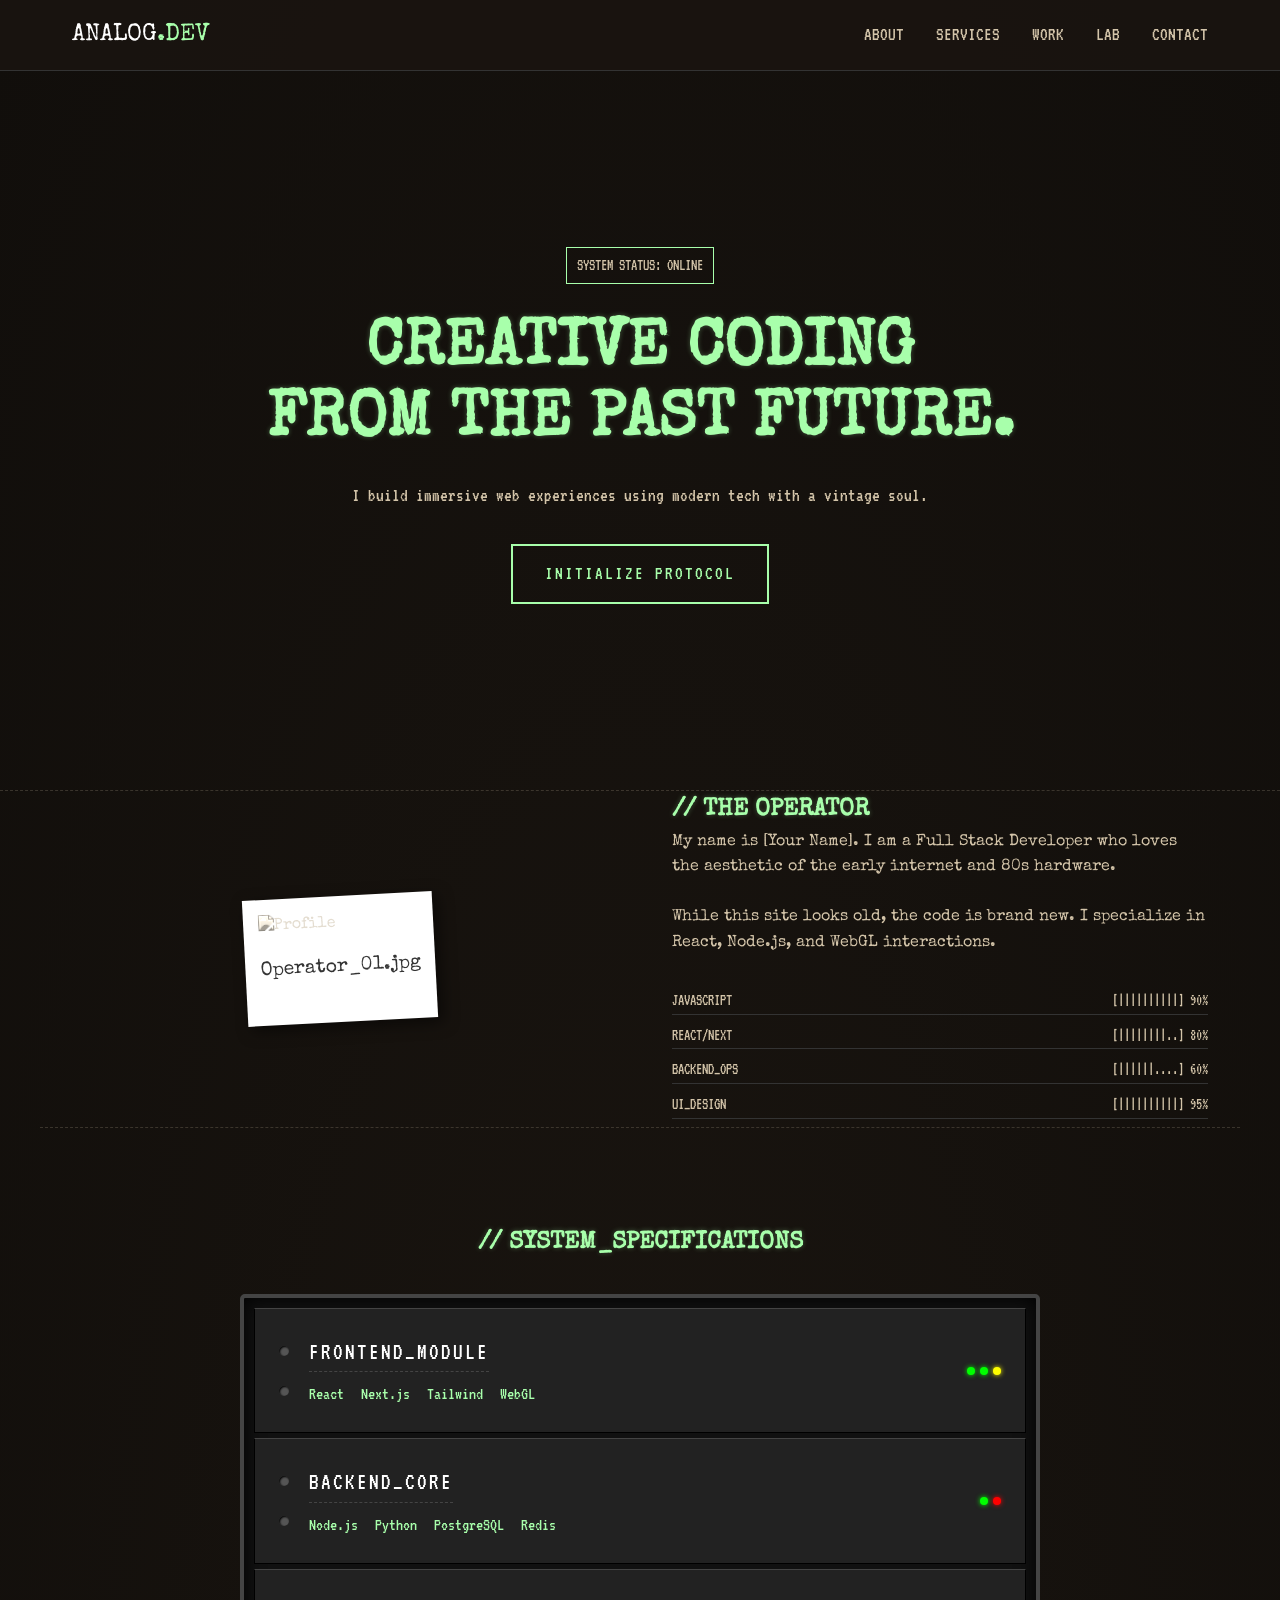
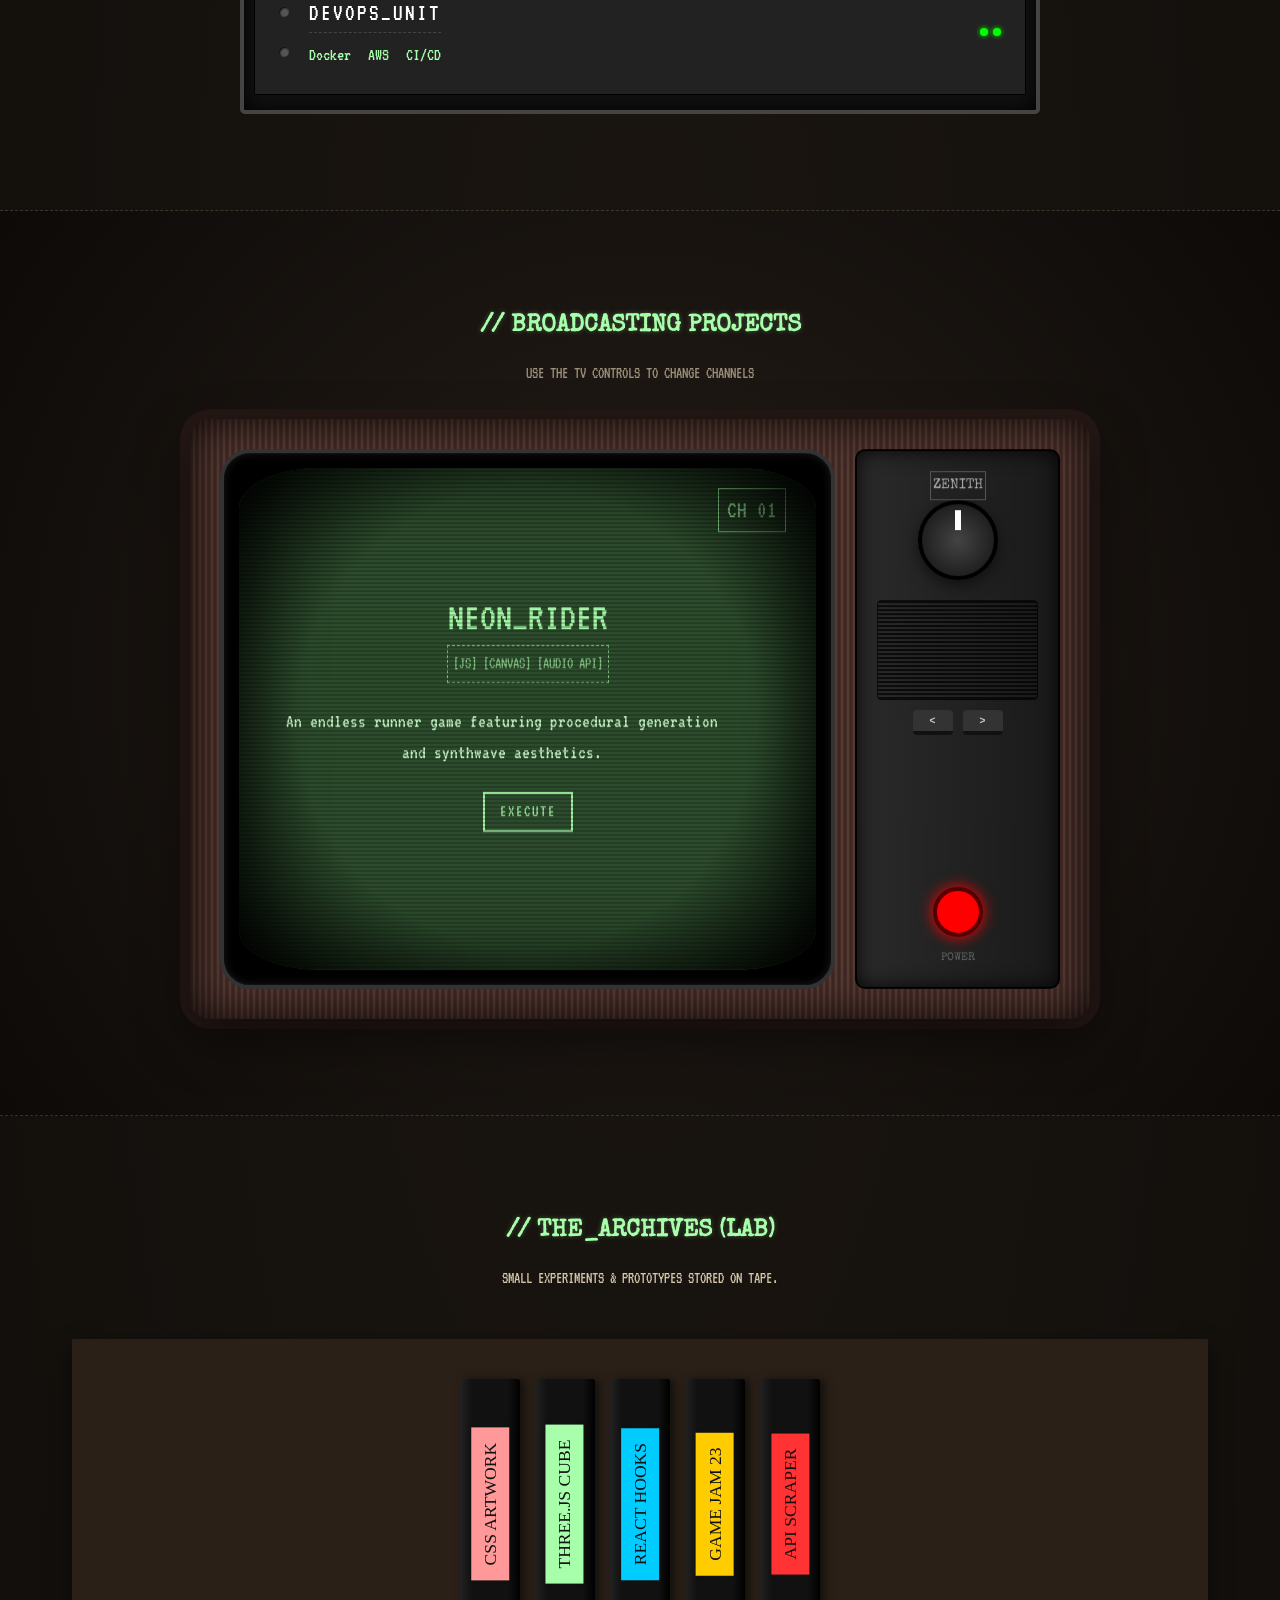
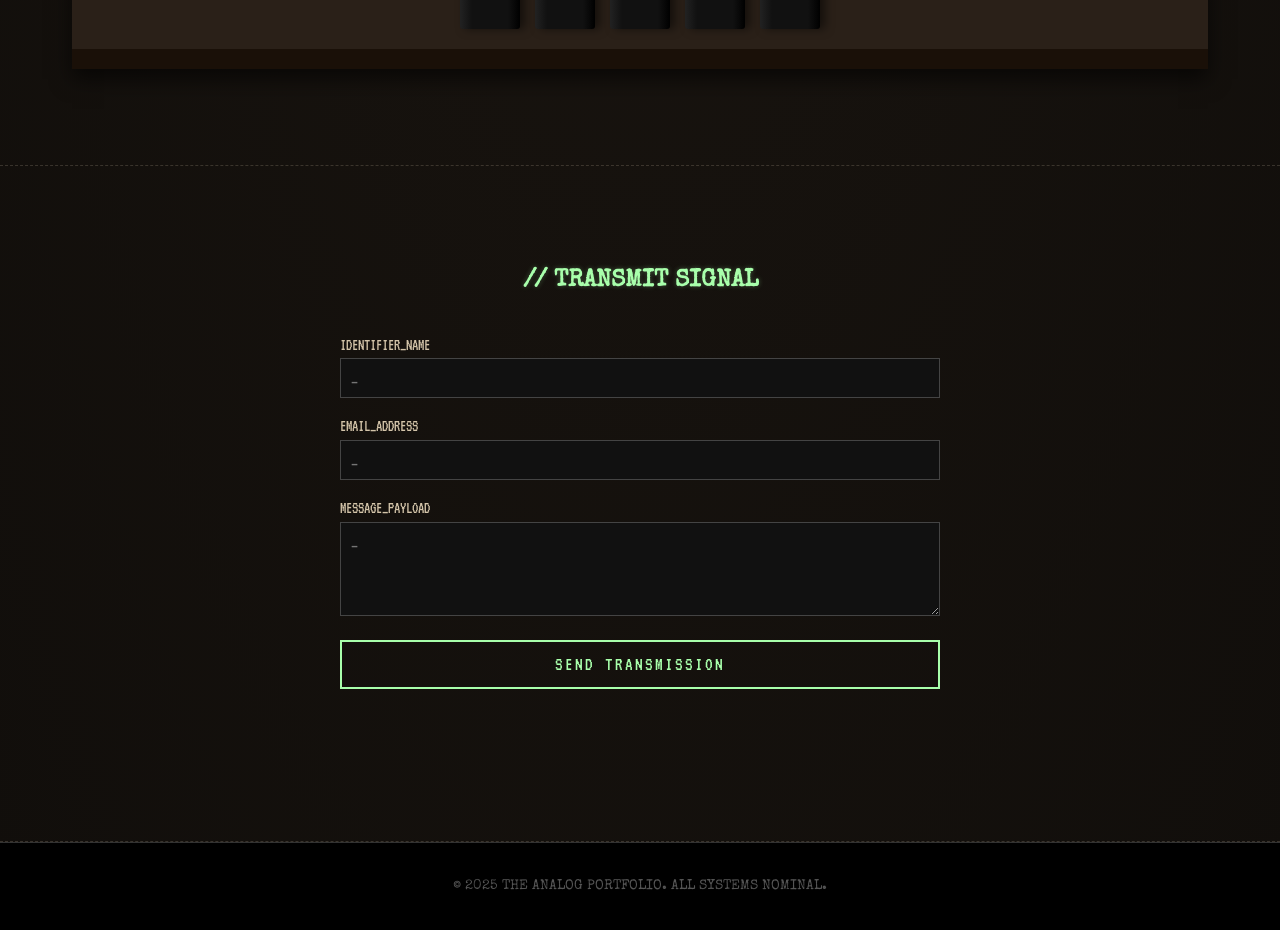
==== index.html @ 425cf277 "add files" ====
<!DOCTYPE html>
<html lang="en">
<head>
    <meta charset="UTF-8">
    <meta name="viewport" content="width=device-width, initial-scale=1.0">
    <title>Portfolio | The Analog Broadcast</title>
    
    <link rel="preconnect" href="https://fonts.googleapis.com">
    <link rel="preconnect" href="https://fonts.gstatic.com" crossorigin>
    <link href="https://fonts.googleapis.com/css2?family=Permanent+Marker&family=Special+Elite&family=VT323&display=swap" rel="stylesheet">
    <link rel="stylesheet" href="https://cdnjs.cloudflare.com/ajax/libs/font-awesome/6.4.0/css/all.min.css">

    <link rel="stylesheet" href="assets/css/styles.css">
</head>
<body>

    <nav>
        <div class="container nav-inner">
            <div class="logo">ANALOG<span>.DEV</span></div>
            <div class="nav-links">
                <a href="#about">About</a>
                <a href="#services">Services</a>
                <a href="#projects">Work</a>
                <a href="#playground">Lab</a>
                <a href="#contact">Contact</a>
            </div>
        </div>
    </nav>

    <section class="hero">
        <div class="container">
            <div class="status-badge">SYSTEM STATUS: ONLINE</div>
            <h1>CREATIVE CODING <br> FROM THE PAST FUTURE.</h1>
            <p>I build immersive web experiences using modern tech with a vintage soul.</p>
            <a href="#projects" class="btn">INITIALIZE PROTOCOL</a>
        </div>
    </section>

    <section id="about" class="container">
        <div class="about-grid">
            <div class="polaroid">
                <img src="https://images.unsplash.com/photo-1544717297-fa95b6ee9643?q=80&w=1000&auto=format&fit=crop" alt="Profile">
                <div class="polaroid-caption">Operator_01.jpg</div>
            </div>
            <div>
                <h2>// THE OPERATOR</h2>
                <p style="margin-bottom: 1.5rem;">
                    My name is [Your Name]. I am a Full Stack Developer who loves the aesthetic of the early internet and 80s hardware.
                </p>
                <p style="margin-bottom: 2rem;">
                    While this site looks old, the code is brand new. I specialize in React, Node.js, and WebGL interactions.
                </p>
                
                <div class="skills-container">
                    <div class="skill-bar"><span>JAVASCRIPT</span><span>[||||||||||] 90%</span></div>
                    <div class="skill-bar"><span>REACT/NEXT</span><span>[||||||||..] 80%</span></div>
                    <div class="skill-bar"><span>BACKEND_OPS</span><span>[||||||....] 60%</span></div>
                    <div class="skill-bar"><span>UI_DESIGN</span><span>[||||||||||] 95%</span></div>
                </div>
            </div>
        </div>
    </section>

    <section id="services">
        <div class="container">
            <h2 style="text-align: center; margin-bottom: 2rem;">// SYSTEM_SPECIFICATIONS</h2>
            <div class="rack-container">
                <div class="rack-unit">
                    <div class="rack-bolts"><div class="bolt"></div><div class="bolt"></div></div>
                    <div class="rack-content">
                        <div class="rack-title">FRONTEND_MODULE</div>
                        <div class="rack-details"><span>React</span> <span>Next.js</span> <span>Tailwind</span> <span>WebGL</span></div>
                    </div>
                    <div class="rack-status"><div class="led green"></div><div class="led green"></div><div class="led yellow"></div></div>
                </div>
                <div class="rack-unit">
                    <div class="rack-bolts"><div class="bolt"></div><div class="bolt"></div></div>
                    <div class="rack-content">
                        <div class="rack-title">BACKEND_CORE</div>
                        <div class="rack-details"><span>Node.js</span> <span>Python</span> <span>PostgreSQL</span> <span>Redis</span></div>
                    </div>
                    <div class="rack-status"><div class="led green"></div><div class="led red"></div></div>
                </div>
                <div class="rack-unit">
                    <div class="rack-bolts"><div class="bolt"></div><div class="bolt"></div></div>
                    <div class="rack-content">
                        <div class="rack-title">DEVOPS_UNIT</div>
                        <div class="rack-details"><span>Docker</span> <span>AWS</span> <span>CI/CD</span></div>
                    </div>
                    <div class="rack-status"><div class="led green"></div><div class="led green"></div></div>
                </div>
            </div>
        </div>
    </section>

    <section id="projects">
        <div class="container" style="text-align: center;">
            <h2 style="margin-bottom: 1rem;">// BROADCASTING PROJECTS</h2>
            <p style="margin-bottom: 2rem; opacity: 0.7; font-family: var(--font-tech);">USE THE TV CONTROLS TO CHANGE CHANNELS</p>
            <div class="tv-wrapper">
                <div class="tv-set">
                    <div class="screen-bezel">
                        <div class="crt-screen crt-on" id="screen">
                            <div class="crt-overlay"></div>
                            <div class="static-noise" id="static"></div>
                            <div class="channel-indicator" id="channel-num">CH 01</div>
                            <div class="screen-content" id="content-area"></div>
                        </div>
                    </div>
                    <div class="controls-panel">
                        <div style="font-family:'Special Elite'; font-size:0.9rem; color:#aaa; border:1px solid #555; padding:2px;">ZENITH</div>
                        <div class="knob-container">
                            <div class="knob" id="channel-knob"></div>
                        </div>
                        <div class="speaker"></div>
                        <div class="button-group">
                            <button class="rect-btn" id="prev-channel"> < </button>
                            <button class="rect-btn" id="next-channel"> > </button>
                        </div>
                        <div style="text-align: center; margin-top: auto;">
                            <button class="power-btn on" id="power-btn"></button>
                            <div style="font-family:'Special Elite'; font-size:0.7rem; color:#666; margin-top:5px;">POWER</div>
                        </div>
                    </div>
                </div>
            </div>
        </div>
    </section>

<section id="playground" style="overflow: visible;">
    <div class="container" style="text-align: center;">
        <h2 style="margin-bottom: 1rem;">// THE_ARCHIVES (LAB)</h2>
        <p style="margin-bottom: 3rem; font-family: var(--font-tech);">SMALL EXPERIMENTS & PROTOTYPES STORED ON TAPE.</p>

        <div class="shelf-container" id="vhs-shelf"></div>
    </div>
</section>

<section id="contact" class="contact-section">
    <div class="container">
        <h2>// TRANSMIT SIGNAL</h2>
        <form class="contact-form" id="contact-form">
            <div class="form-group">
                <label>IDENTIFIER_NAME</label>
                <input type="text" name="from_name" class="form-input" placeholder="_" required>
            </div>
            <div class="form-group">
                <label>EMAIL_ADDRESS</label>
                <input type="email" name="reply_to" class="form-input" placeholder="_" required>
            </div>
            <div class="form-group">
                <label>MESSAGE_PAYLOAD</label>
                <textarea name="message" class="form-input" rows="4" placeholder="_" required></textarea>
            </div>
            <button type="submit" class="btn" id="send-btn" style="width: 100%;">SEND TRANSMISSION</button>
        </form>
        
        <div id="form-status" style="margin-top: 20px; font-family: var(--font-tech); min-height: 1.5rem;"></div>
    </div>
</section>
    <footer>
        <p>&copy; 2025 THE ANALOG PORTFOLIO. ALL SYSTEMS NOMINAL.</p>
    </footer>
    <script type="text/javascript" src="https://cdn.jsdelivr.net/npm/@emailjs/browser@3/dist/email.min.js"></script>

    
    <script src="assets/js/config.js"></script>
    <script src="assets/js/data.js"></script>
    <script src="assets/js/main.js"></script>
</body>
</html>
---- assets/css/styles.css ----
/* --- 1. VARIABLES & RESET --- */
:root {
    --bg-wall: #1a1510;
    --paper-bg: #2a2018;
    --text-main: #d3c4a9; /* Aged Paper Color */
    --accent-glow: #a8ffab; /* Phosphor Green */
    --accent-dim: #2f4f2f;
    --alert-red: #ff3333;
    
    --wood-dark: #3e2723;
    --wood-light: #5d4037;
    
    --font-tech: 'VT323', monospace;
    --font-paper: 'Special Elite', cursive;
    --font-marker: 'Permanent Marker', cursive;
}

* { margin: 0; padding: 0; box-sizing: border-box; }

html { scroll-behavior: smooth; }

body {
    background-color: var(--bg-wall);
    background-image: repeating-radial-gradient(#1a1510 0%, #110e0b 100%);
    color: var(--text-main);
    font-family: var(--font-paper);
    overflow-x: hidden;
    line-height: 1.6;
}

a { text-decoration: none; color: inherit; transition: 0.3s; }

/* --- 2. LAYOUT UTILITIES --- */
.container {
    max-width: 1200px;
    margin: 0 auto;
    padding: 0 2rem;
}

section {
    padding: 6rem 0;
    border-bottom: 1px dashed rgba(211, 196, 169, 0.2);
}

h1, h2, h3 { color: var(--accent-glow); text-shadow: 0 0 5px rgba(168, 255, 171, 0.3); }

.btn {
    display: inline-block;
    padding: 0.8rem 2rem;
    background: transparent;
    border: 2px solid var(--accent-glow);
    color: var(--accent-glow);
    font-family: var(--font-tech);
    font-size: 1.2rem;
    text-transform: uppercase;
    cursor: pointer;
    letter-spacing: 2px;
    position: relative;
    overflow: hidden;
}

.btn::after {
    content: '';
    position: absolute;
    top: 0; left: 0; width: 100%; height: 100%;
    background-image: repeating-radial-gradient(#000 0 0.0001%, #fff 0 0.0002%);
    background-size: 200% 200%;
    opacity: 0;
    pointer-events: none;
    animation: noise 0.2s infinite;
}

.btn:hover {
    background: var(--accent-glow);
    color: #000;
    box-shadow: 0 0 15px var(--accent-glow);
}

.btn:hover::after {
    opacity: 0.2;
}

/* --- 3. NAVIGATION --- */
nav {
    position: sticky;
    top: 0;
    background: rgba(26, 21, 16, 0.95);
    border-bottom: 1px solid #333;
    z-index: 1000;
    padding: 1rem 0;
}

.nav-inner {
    display: flex;
    justify-content: space-between;
    align-items: center;
}

.logo { font-size: 1.5rem; color: #fff; }
.logo span { color: var(--accent-glow); }

.nav-links { display: flex; gap: 2rem; }
.nav-links a { font-family: var(--font-tech); font-size: 1.2rem; text-transform: uppercase; }
.nav-links a:hover { color: var(--accent-glow); }

/* --- 4. HERO SECTION --- */
.hero {
    min-height: 80vh;
    display: flex;
    align-items: center;
    justify-content: center;
    text-align: center;
    position: relative;
}

.hero h1 { font-size: 4rem; line-height: 1.1; margin-bottom: 1.5rem; }
.hero p { font-size: 1.2rem; max-width: 600px; margin: 0 auto 2rem auto; font-family: var(--font-tech); }

.status-badge {
    border: 1px solid var(--accent-glow);
    padding: 5px 10px;
    font-family: var(--font-tech);
    font-size: 1rem;
    margin-bottom: 2rem;
    display: inline-block;
    animation: pulse 2s infinite;
}
@keyframes pulse { 0% { opacity: 1; } 50% { opacity: 0.5; } 100% { opacity: 1; } }

/* --- 5. ABOUT SECTION --- */
.about-grid {
    display: grid;
    grid-template-columns: 1fr 1fr;
    gap: 4rem;
    align-items: center;
}

.polaroid {
    background: #fff;
    padding: 15px 15px 40px 15px;
    transform: rotate(-3deg);
    box-shadow: 5px 5px 15px rgba(0,0,0,0.5);
    max-width: 400px;
    margin: 0 auto;
}
.polaroid img { width: 100%; filter: grayscale(100%) sepia(20%) contrast(1.2); }
.polaroid-caption {
    color: #333;
    font-family: 'Special Elite', cursive;
    text-align: center;
    margin-top: 15px;
    font-size: 1.2rem;
}

.skill-bar {
    display: flex;
    justify-content: space-between;
    font-family: var(--font-tech);
    margin-bottom: 0.5rem;
    border-bottom: 1px solid #333;
}

/* --- 6. SERVICES (SERVER RACK STACK) --- */
.rack-container {
    background: #111;
    border: 4px solid #444;
    border-radius: 5px;
    padding: 10px;
    box-shadow: inset 0 0 20px #000;
    max-width: 800px;
    margin: 0 auto;
}

.rack-unit {
    background: #222;
    border: 1px solid #000;
    border-top: 1px solid #444;
    margin-bottom: 5px;
    padding: 1.5rem;
    display: flex;
    align-items: center;
    justify-content: space-between;
    position: relative;
    font-family: var(--font-tech);
    transition: 0.3s;
}

.rack-unit:hover {
    background: #2a2a2a;
    box-shadow: 0 0 10px rgba(168, 255, 171, 0.1);
}

.rack-bolts {
    display: flex; flex-direction: column; gap: 30px; margin-right: 20px;
}
.bolt { width: 10px; height: 10px; background: #555; border-radius: 50%; box-shadow: inset 1px 1px 2px #000; }

.rack-content { flex-grow: 1; }

.rack-title {
    color: #fff;
    font-size: 1.5rem;
    text-transform: uppercase;
    letter-spacing: 2px;
    margin-bottom: 0.5rem;
    border-bottom: 1px dashed #444;
    display: inline-block;
}

.rack-details { color: #888; font-size: 1.1rem; }
.rack-details span { color: var(--accent-glow); margin-right: 10px; }

.rack-status {
    display: flex; gap: 5px; margin-left: 20px;
}
.led {
    width: 8px; height: 8px; border-radius: 50%;
    background: #333;
    box-shadow: inset 1px 1px 2px #000;
}
.led.green { background: #0f0; box-shadow: 0 0 5px #0f0; animation: blink 3s infinite; }
.led.red { background: #f00; box-shadow: 0 0 5px #f00; animation: blink 4s infinite; }
.led.yellow { background: #ff0; box-shadow: 0 0 5px #ff0; animation: blink 1s infinite; }

@keyframes blink { 0%, 100% { opacity: 1; } 50% { opacity: 0.3; } }

/* --- 7. PROJECTS (THE TV SET) --- */
#projects {
    background: radial-gradient(circle at center, #251e18 0%, #0d0a08 100%);
    perspective: 1000px;
    overflow: hidden;
}

.tv-wrapper {
    display: flex;
    justify-content: center;
    margin-top: 2rem;
}

.tv-set {
    position: relative;
    width: 900px;
    max-width: 100%;
    height: 600px;
    background: repeating-linear-gradient(90deg, var(--wood-dark) 0px, var(--wood-dark) 2px, var(--wood-light) 4px, var(--wood-dark) 6px);
    border-radius: 20px;
    box-shadow: 
        inset 0 0 40px rgba(0,0,0,0.8),
        0 20px 50px rgba(0,0,0,0.5),
        0 0 0 10px #251815;
    padding: 30px;
    display: grid;
    grid-template-columns: 3fr 1fr;
    gap: 20px;
    transform: rotateX(2deg);
}

.screen-bezel {
    background: #000;
    border-radius: 30px;
    padding: 15px;
    box-shadow: inset 0 0 10px rgba(255,255,255,0.1);
    position: relative;
    overflow: hidden;
    border: 4px solid #333;
}

.crt-screen {
    width: 100%; height: 100%;
    background-color: var(--accent-dim);
    border-radius: 80px / 40px;
    position: relative;
    overflow: hidden;
    box-shadow: inset 0 0 80px rgba(0,0,0,0.7);
    display: flex; flex-direction: column; justify-content: center; align-items: center; text-align: center;
    padding: 2rem;
    color: var(--accent-glow);
    font-family: var(--font-tech);
}

.crt-overlay {
    position: absolute; top: 0; left: 0; width: 100%; height: 100%;
    pointer-events: none; z-index: 20;
    background: linear-gradient(rgba(18, 16, 16, 0) 50%, rgba(0, 0, 0, 0.25) 50%), radial-gradient(circle at center, transparent 60%, black 100%);
    background-size: 100% 4px, 100% 100%;
    animation: flicker 0.15s infinite;
}

.controls-panel {
    background: linear-gradient(to right, #2a2a2a, #1a1a1a);
    border-radius: 10px; border: 2px solid #000;
    padding: 20px;
    display: flex; flex-direction: column; align-items: center; justify-content: space-between;
    box-shadow: inset 0 0 20px rgba(0,0,0,0.8);
}

.knob-container { position: relative; width: 80px; height: 80px; margin-bottom: 20px; }
.knob {
    width: 100%; height: 100%; background: radial-gradient(#444, #111);
    border-radius: 50%; border: 4px solid #000;
    box-shadow: 0 5px 15px rgba(0,0,0,0.5); cursor: pointer;
    transition: transform 0.3s;
}
.knob::after { content: ''; position: absolute; top: 10px; left: 50%; width: 6px; height: 20px; background: #fff; transform: translateX(-50%); }

.speaker { width: 100%; height: 100px; background: repeating-linear-gradient(black, black 2px, transparent 2px, transparent 4px); border: 1px solid #000; border-radius: 4px; opacity: 0.7;}

.button-group { display: flex; gap: 10px; width: 100%; justify-content: center; margin-top: 10px; }
.rect-btn {
    width: 40px; height: 25px; background: #333; border: none; border-bottom: 4px solid #111;
    border-radius: 4px; cursor: pointer; color: #ccc; font-weight: bold; font-size: 10px;
}
.rect-btn:active { border-bottom: 0px; transform: translateY(4px); }

.power-btn {
    width: 50px; height: 50px; background: #a00; border-radius: 50%; border: 4px solid #500;
    box-shadow: inset 2px 2px 5px rgba(255,255,255,0.3); cursor: pointer;
}
.power-btn.on { background: #f00; box-shadow: 0 0 15px #f00; }

.tv-project-title { font-size: 2.5rem; text-transform: uppercase; margin-bottom: 0.5rem; line-height: 1; }
.tv-project-desc { font-size: 1.2rem; margin-bottom: 1.5rem; max-width: 90%; color: #ccffcc; }
.tv-tech-stack { font-size: 1rem; color: #88cc88; margin-bottom: 1.5rem; border: 1px dashed #88cc88; padding: 5px; display: inline-block;}
.channel-indicator { position: absolute; top: 20px; right: 30px; font-size: 1.5rem; border: 1px solid var(--accent-glow); padding: 2px 8px; }

@keyframes flicker { 0% { opacity: 0.9; } 5% { opacity: 0.8; } 100% { opacity: 0.9; } }

/* --- 8. STATIC NOISE --- */
.static-noise {
    position: absolute; top:0; left:0; width:100%; height:100%;
    background-image: repeating-radial-gradient(#000 0 0.0001%, #fff 0 0.0002%);
    background-size: 200% 200%;
    animation: noise 0.2s infinite; 
    opacity: 0; 
    pointer-events: none; 
    z-index: 15;
    --x: 50%;
    --y: 50%;
    -webkit-mask-image: radial-gradient(circle at var(--x) var(--y), rgba(0,0,0,1) 0%, rgba(0,0,0,0) 150px);
    mask-image: radial-gradient(circle at var(--x) var(--y), black 0%, transparent 150px);
    transition: opacity 0.1s;
}

.crt-screen:hover .static-noise { opacity: 0.3; }
.static-noise.full-static { -webkit-mask-image: none; mask-image: none; opacity: 0.8 !important; }

@keyframes noise { 0% { background-position: 0 0; } 100% { background-position: 100% 100%; } }

.crt-off { background: #000; animation: turnOff 0.6s forwards; }
.crt-on { animation: turnOn 1.5s forwards; }

@keyframes turnOff {
    0% { transform: scale(1, 1); filter: brightness(1); background: #fff; }
    50% { transform: scale(1, 0.005); filter: brightness(5); background: #fff; }
    100% { transform: scale(0, 0); background: #000; }
}
@keyframes turnOn {
    0% { transform: scale(0,0); filter: brightness(5); background: #fff; }
    60% { transform: scale(1, 0.005); filter: brightness(2); background: #fff; }
    100% { transform: scale(1, 1); background: var(--accent-dim); }
}

/* --- 9. PLAYGROUND (VHS SHELF) --- */
.shelf-container {
    display: flex;
    justify-content: center;
    gap: 15px;
    padding: 40px 20px 20px;
    background: #2a2018; 
    border-bottom: 20px solid #1a1008;
    box-shadow: 0 10px 20px rgba(0,0,0,0.6);
    flex-wrap: wrap;
    position: relative;
}

.vhs-tape {
    width: 60px;
    height: 250px;
    background: #111;
    border-radius: 3px;
    position: relative;
    cursor: pointer;
    transition: transform 0.3s, margin 0.3s;
    box-shadow: 5px 0 10px rgba(0,0,0,0.5);
    background-image: linear-gradient(90deg, #222 0%, #111 20%, #111 80%, #000 100%);
    display: flex;
    align-items: center;
    justify-content: center;
    z-index: 1;
}

.vhs-label {
    background: #eee;
    color: #111;
    padding: 5px 15px;
    font-family: var(--font-marker);
    transform: rotate(-90deg);
    white-space: nowrap;
    width: 200px;
    text-align: center;
    box-shadow: 0 0 5px rgba(0,0,0,0.2);
    font-size: 1.1rem;
}

.vhs-tape:hover {
    transform: translateY(-40px) scale(1.05);
    z-index: 10;
    margin: 0 20px;
}

.vhs-info {
    position: absolute;
    bottom: -160px;
    left: 50%;
    transform: translateX(-50%);
    width: 220px;
    background: #fff;
    color: #111;
    padding: 15px;
    border-radius: 5px;
    box-shadow: 0 5px 15px rgba(0,0,0,0.5);
    opacity: 0;
    pointer-events: none;
    transition: 0.3s;
    text-align: center;
    font-family: var(--font-paper);
    z-index: 20;
}

.vhs-tape:hover .vhs-info {
    opacity: 1;
    bottom: -140px;
    pointer-events: auto;
}

.vhs-links { display: flex; gap: 5px; justify-content: center; }
.vhs-btn {
    font-size: 0.8rem; padding: 3px 8px; border: 1px solid #333;
    text-decoration: none; text-transform: uppercase; font-weight: bold;
    transition: 0.2s;
}
.vhs-btn:hover { background: #000; color: #fff; }

/* --- 10. CONTACT --- */
.contact-section { text-align: center; }
.contact-form {
    max-width: 600px; margin: 2rem auto; text-align: left;
    font-family: var(--font-tech);
}
.form-group { margin-bottom: 1rem; }
.form-input {
    width: 100%; padding: 10px; background: #111; border: 1px solid #444; color: var(--accent-glow);
    font-family: var(--font-tech); font-size: 1.1rem;
}

footer {
    text-align: center; padding: 2rem; background: #000; color: #555; font-size: 0.9rem;
    border-top: 1px solid #333;
}

/* Responsive */
@media (max-width: 800px) {
    .tv-set { grid-template-columns: 1fr; height: auto; padding: 15px; }
    .controls-panel { flex-direction: row; height: auto; margin-top: 1rem; }
    .speaker { display: none; }
    .about-grid { grid-template-columns: 1fr; }
    .hero h1 { font-size: 2.5rem; }
    .knob-container { width: 50px; height: 50px; }
}
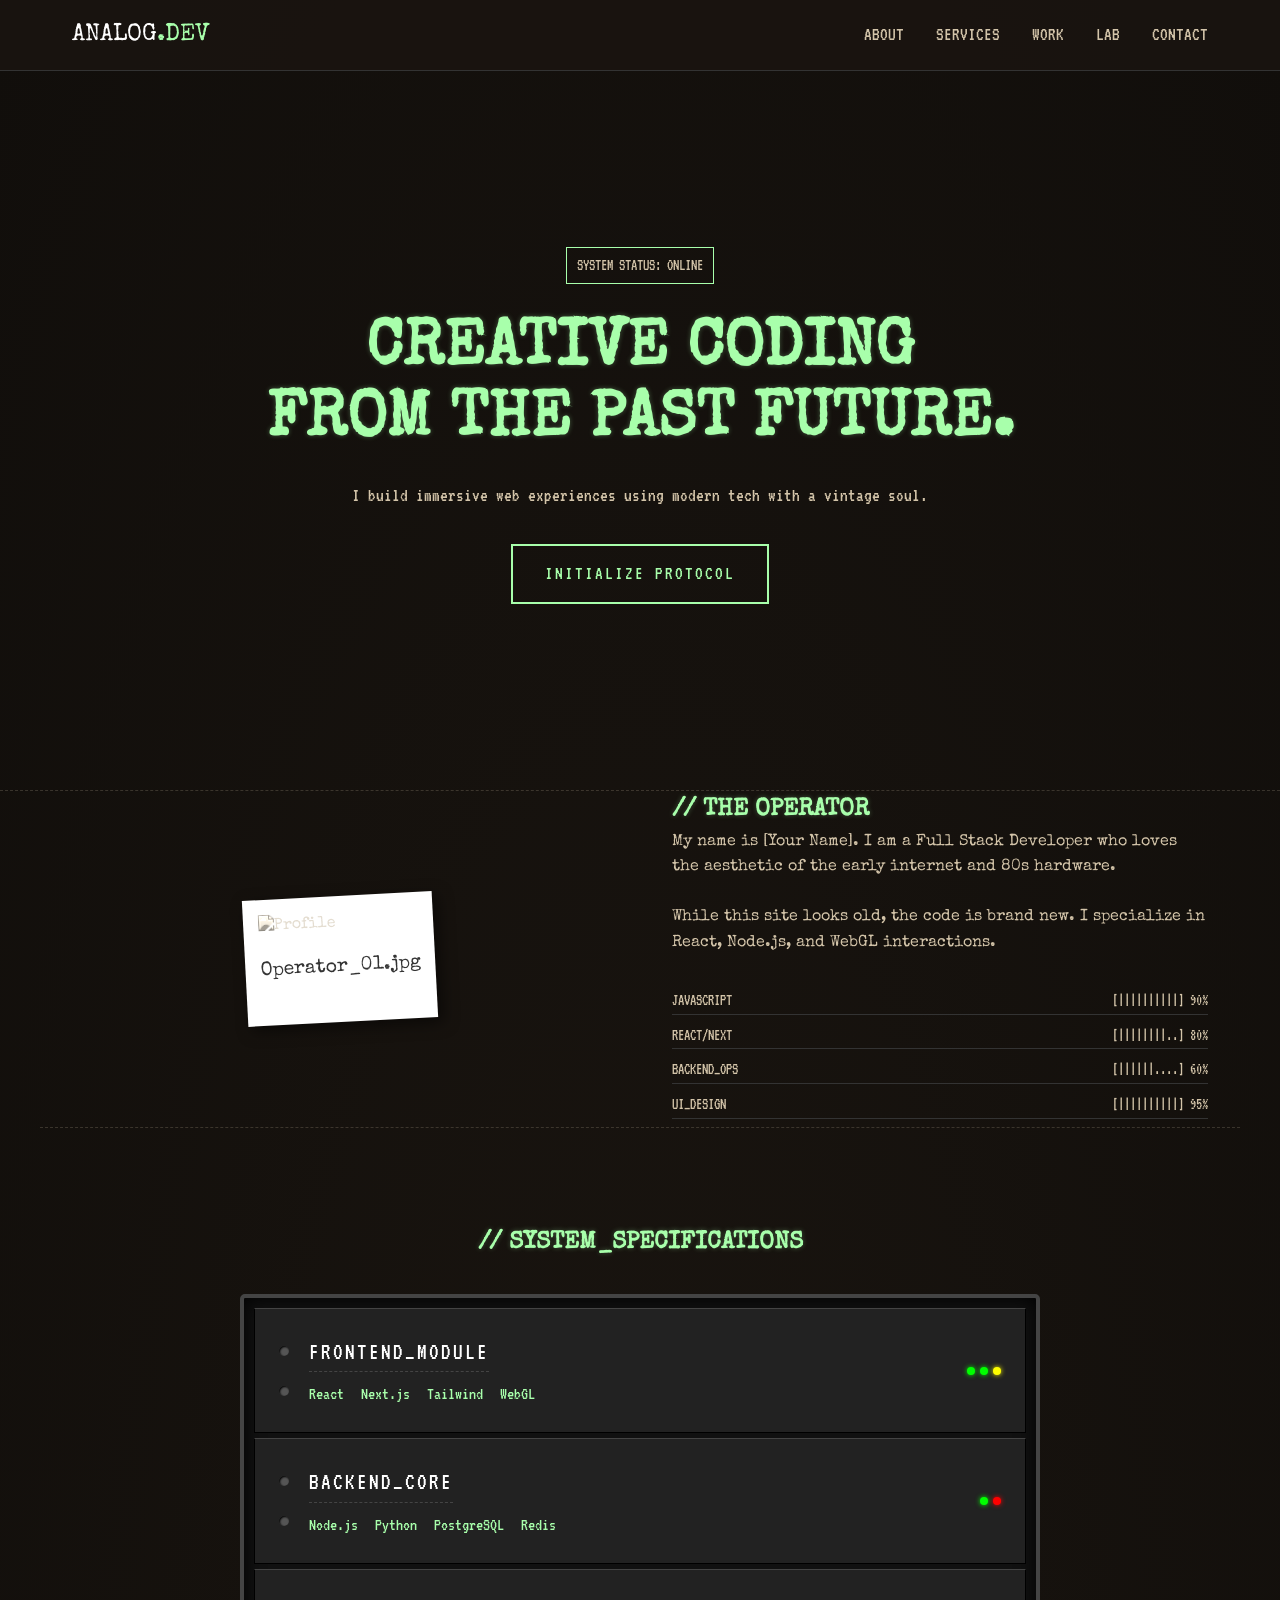
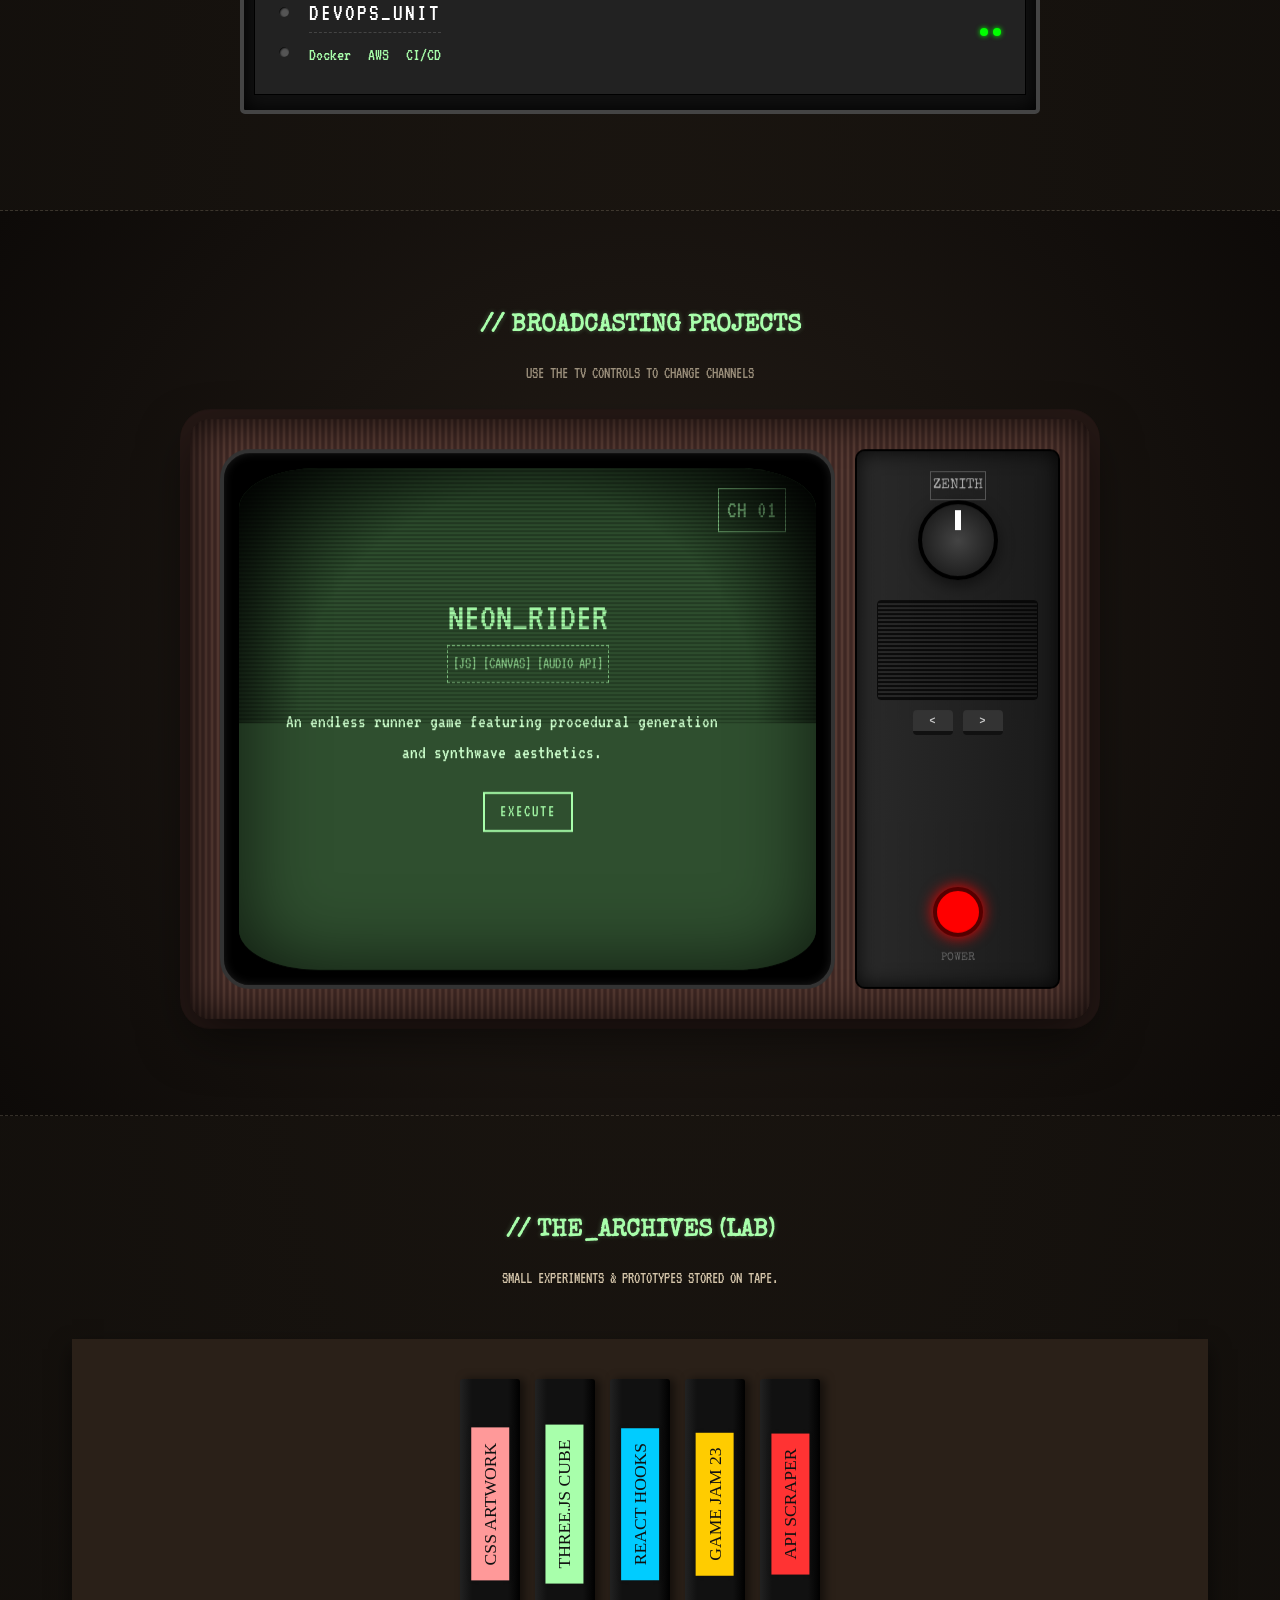
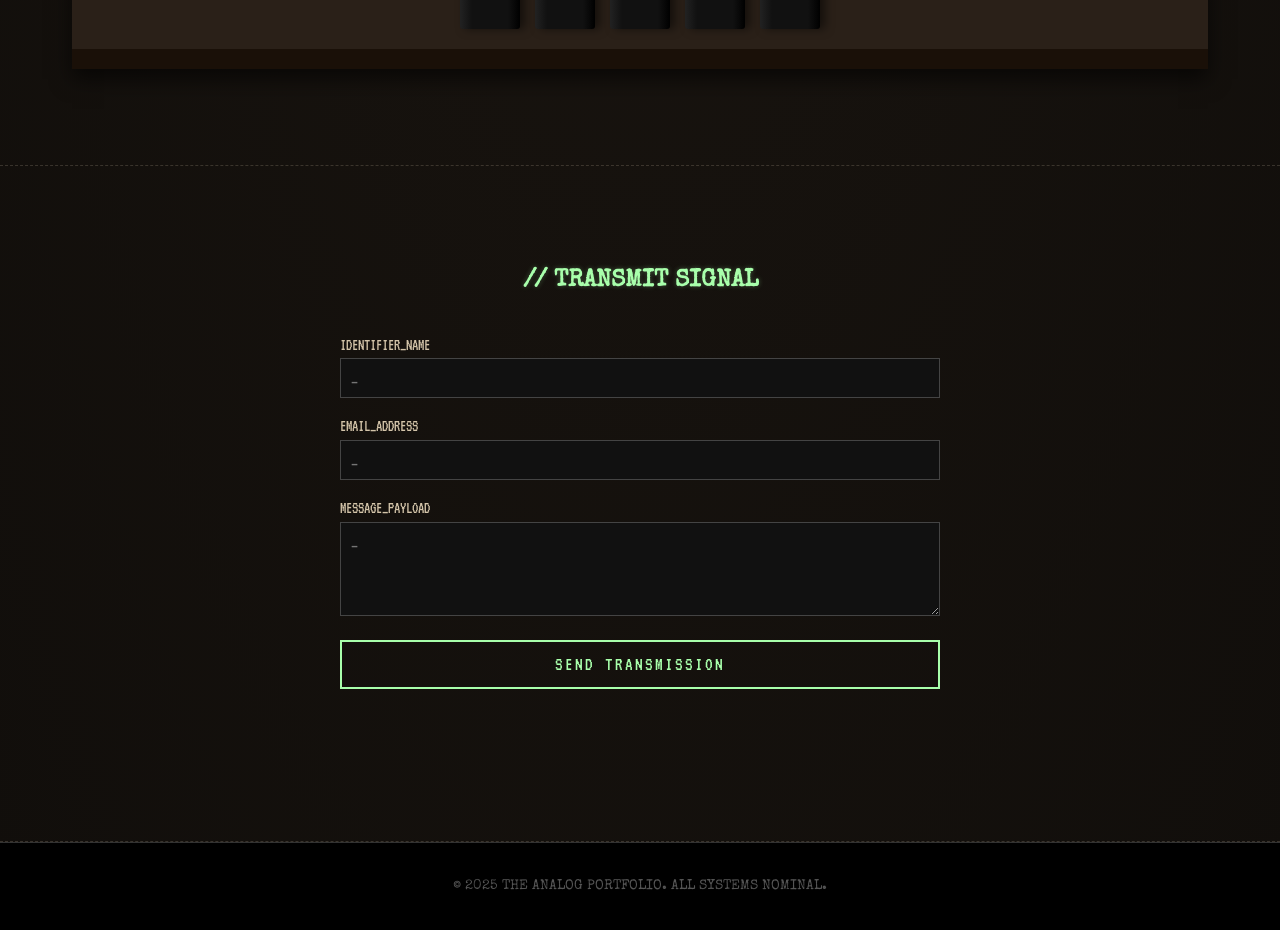
==== commit 0d0e3f0d: "up2" ====
--- a/index.html
+++ b/index.html
@@ -164,7 +164,7 @@
     <script type="text/javascript" src="https://cdn.jsdelivr.net/npm/@emailjs/browser@3/dist/email.min.js"></script>
 
     
-    <script src="assets/js/config.js"></script>
+    
     <script src="assets/js/data.js"></script>
     <script src="assets/js/main.js"></script>
 </body>
--- a/assets/css/styles.css
+++ b/assets/css/styles.css
@@ -2,8 +2,8 @@
 :root {
     --bg-wall: #1a1510;
     --paper-bg: #2a2018;
-    --text-main: #d3c4a9; /* Aged Paper Color */
-    --accent-glow: #a8ffab; /* Phosphor Green */
+    --text-main: #d3c4a9;
+    --accent-glow: #a8ffab; 
     --accent-dim: #2f4f2f;
     --alert-red: #ff3333;
     
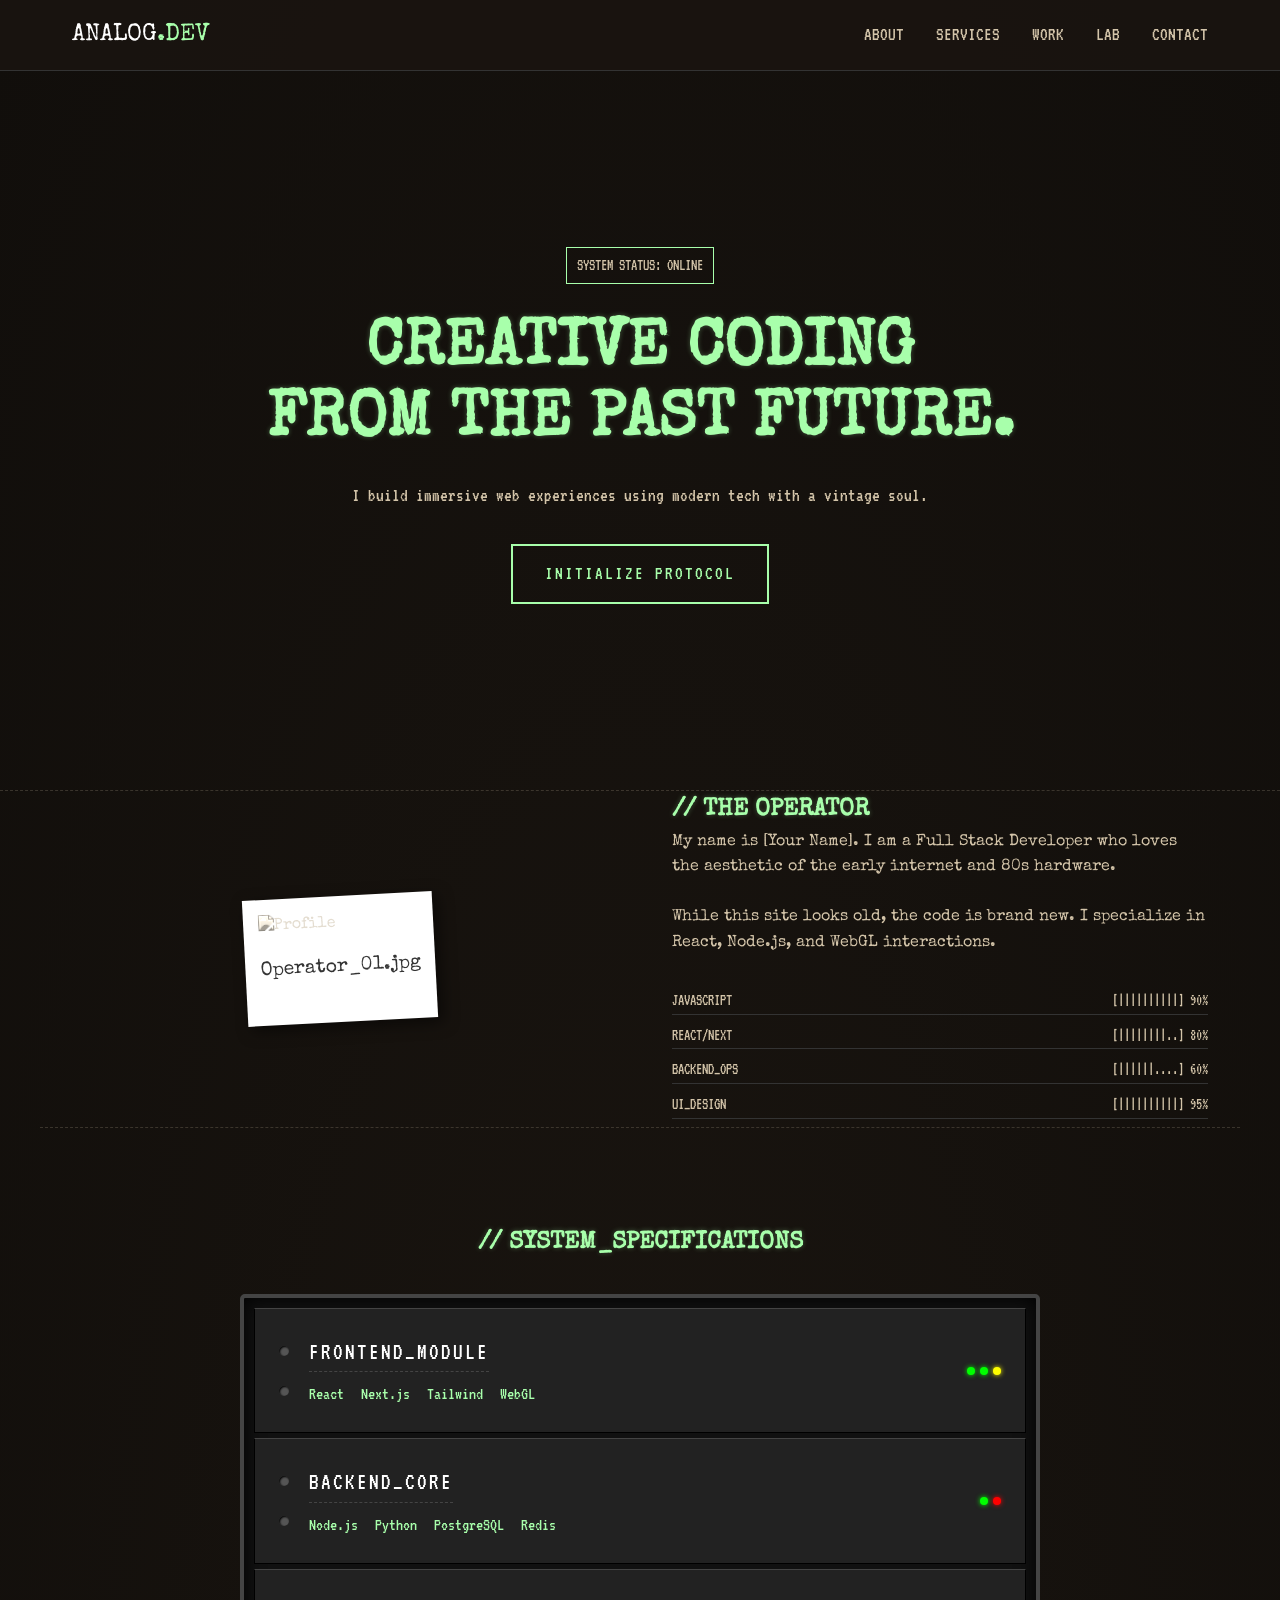
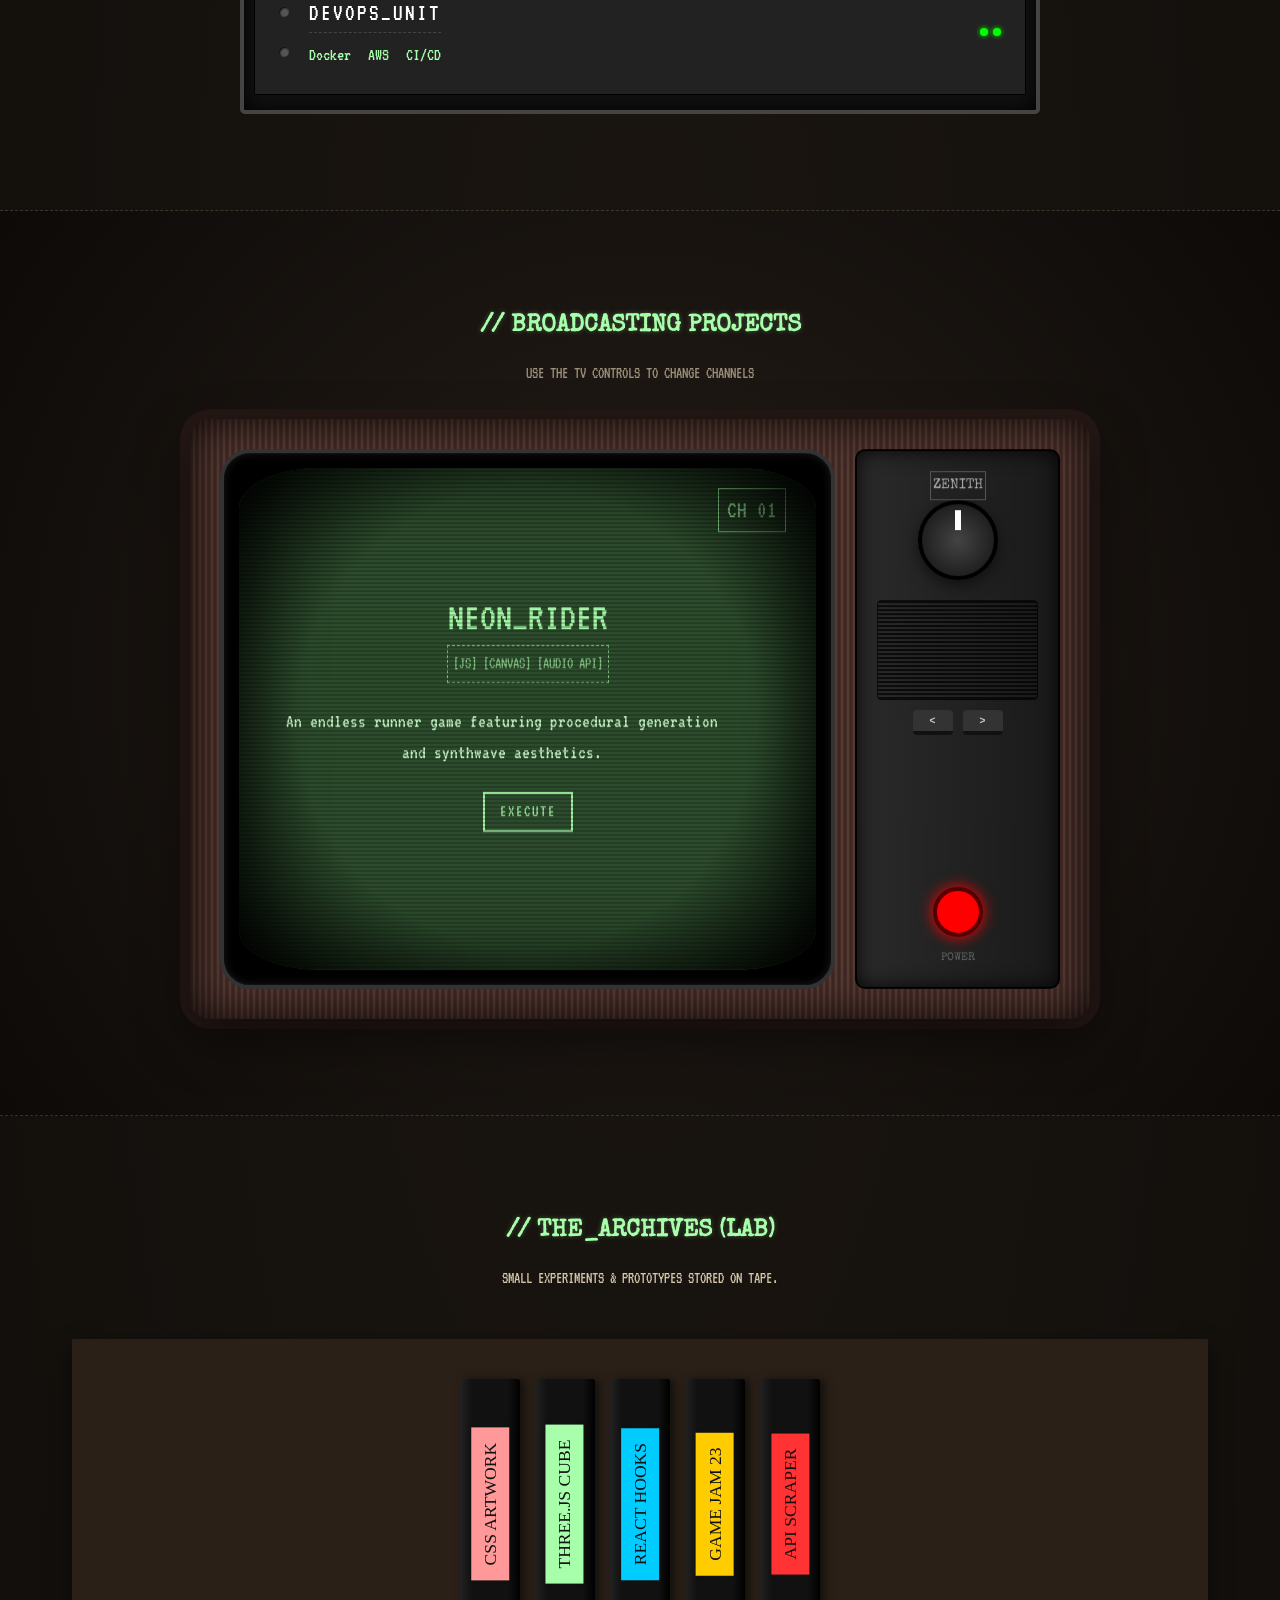
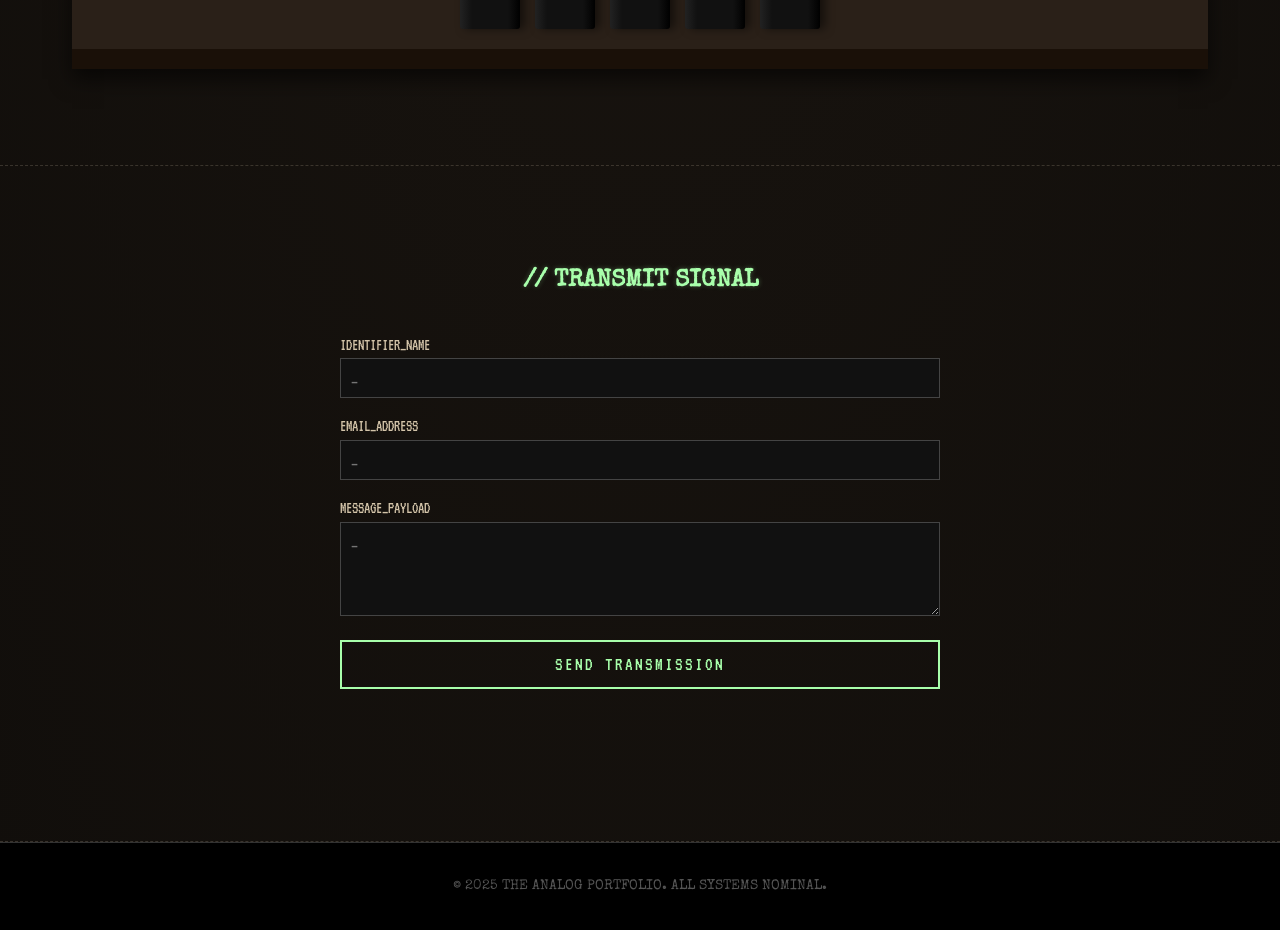
==== commit 55505d53: "up3" ====
--- a/index.html
+++ b/index.html
@@ -164,7 +164,7 @@
     <script type="text/javascript" src="https://cdn.jsdelivr.net/npm/@emailjs/browser@3/dist/email.min.js"></script>
 
     
-    
+    <script src="assets/js/config.js"></script>
     <script src="assets/js/data.js"></script>
     <script src="assets/js/main.js"></script>
 </body>
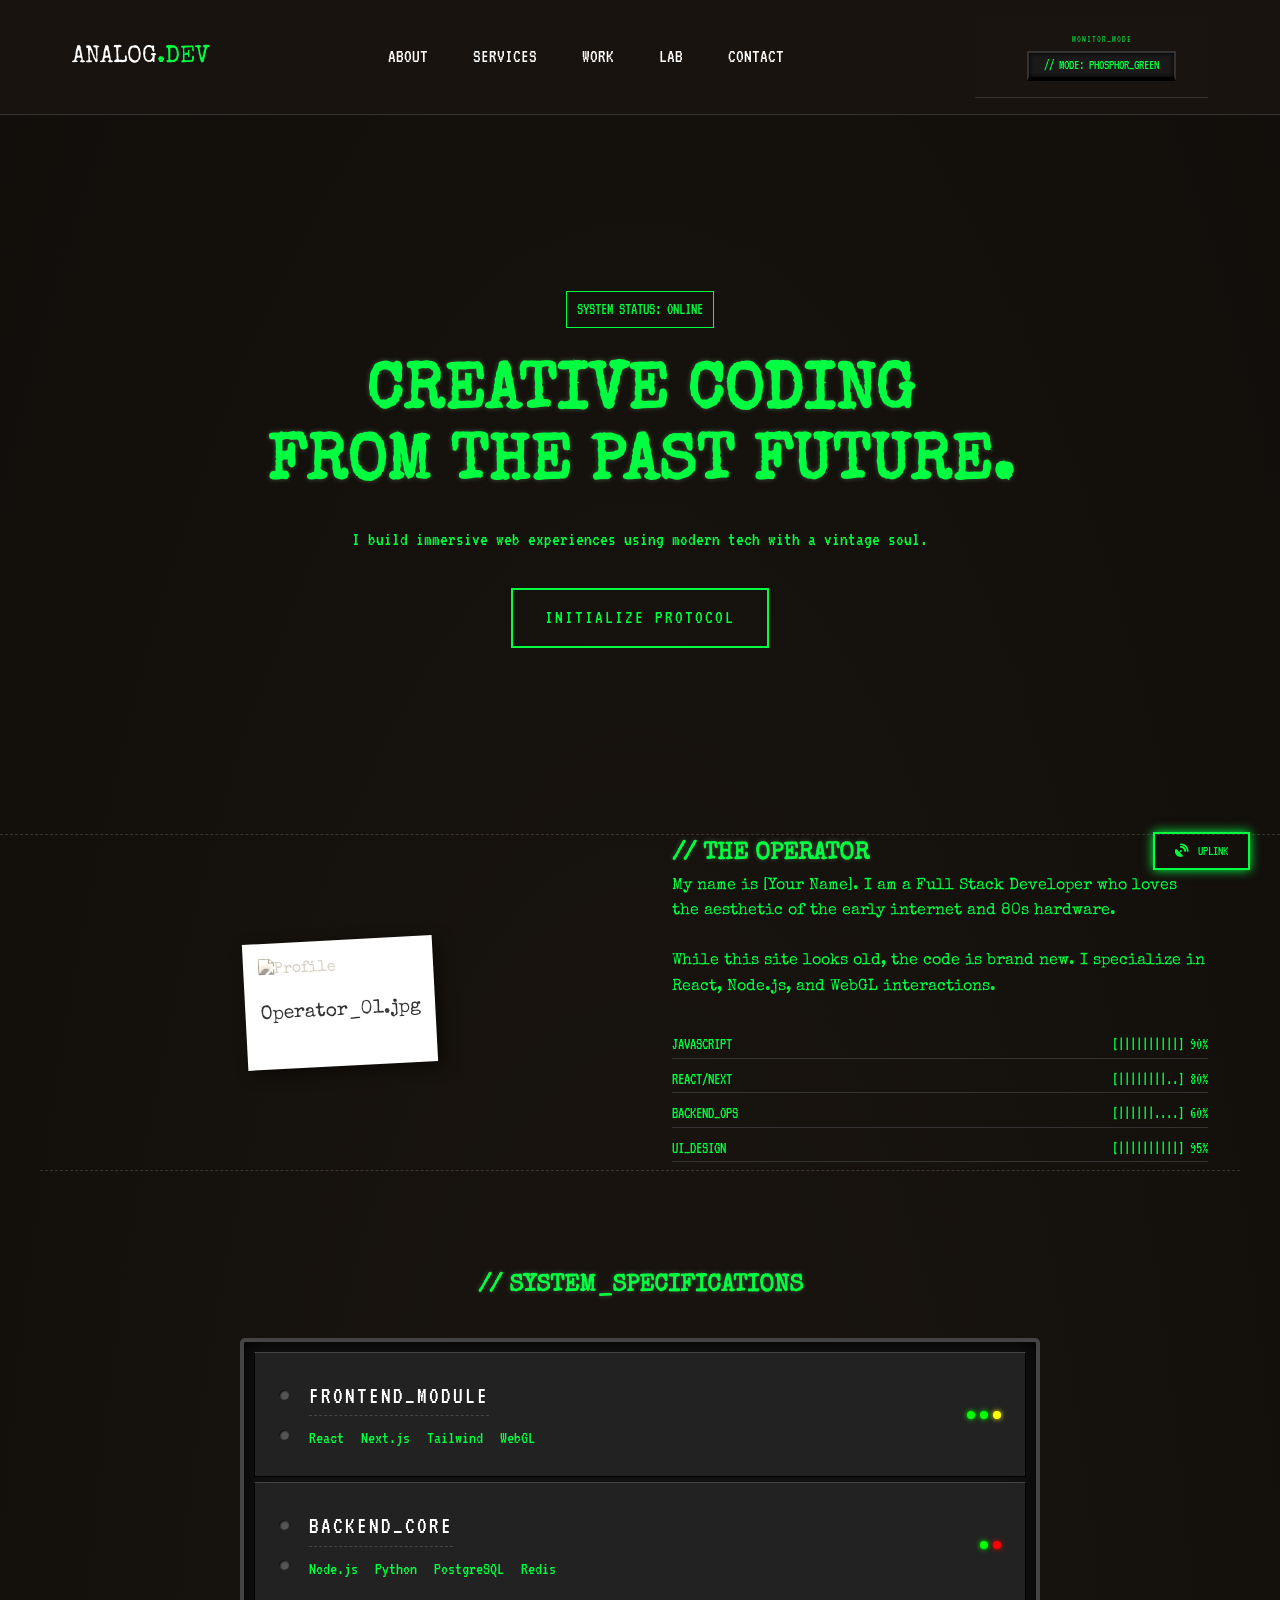
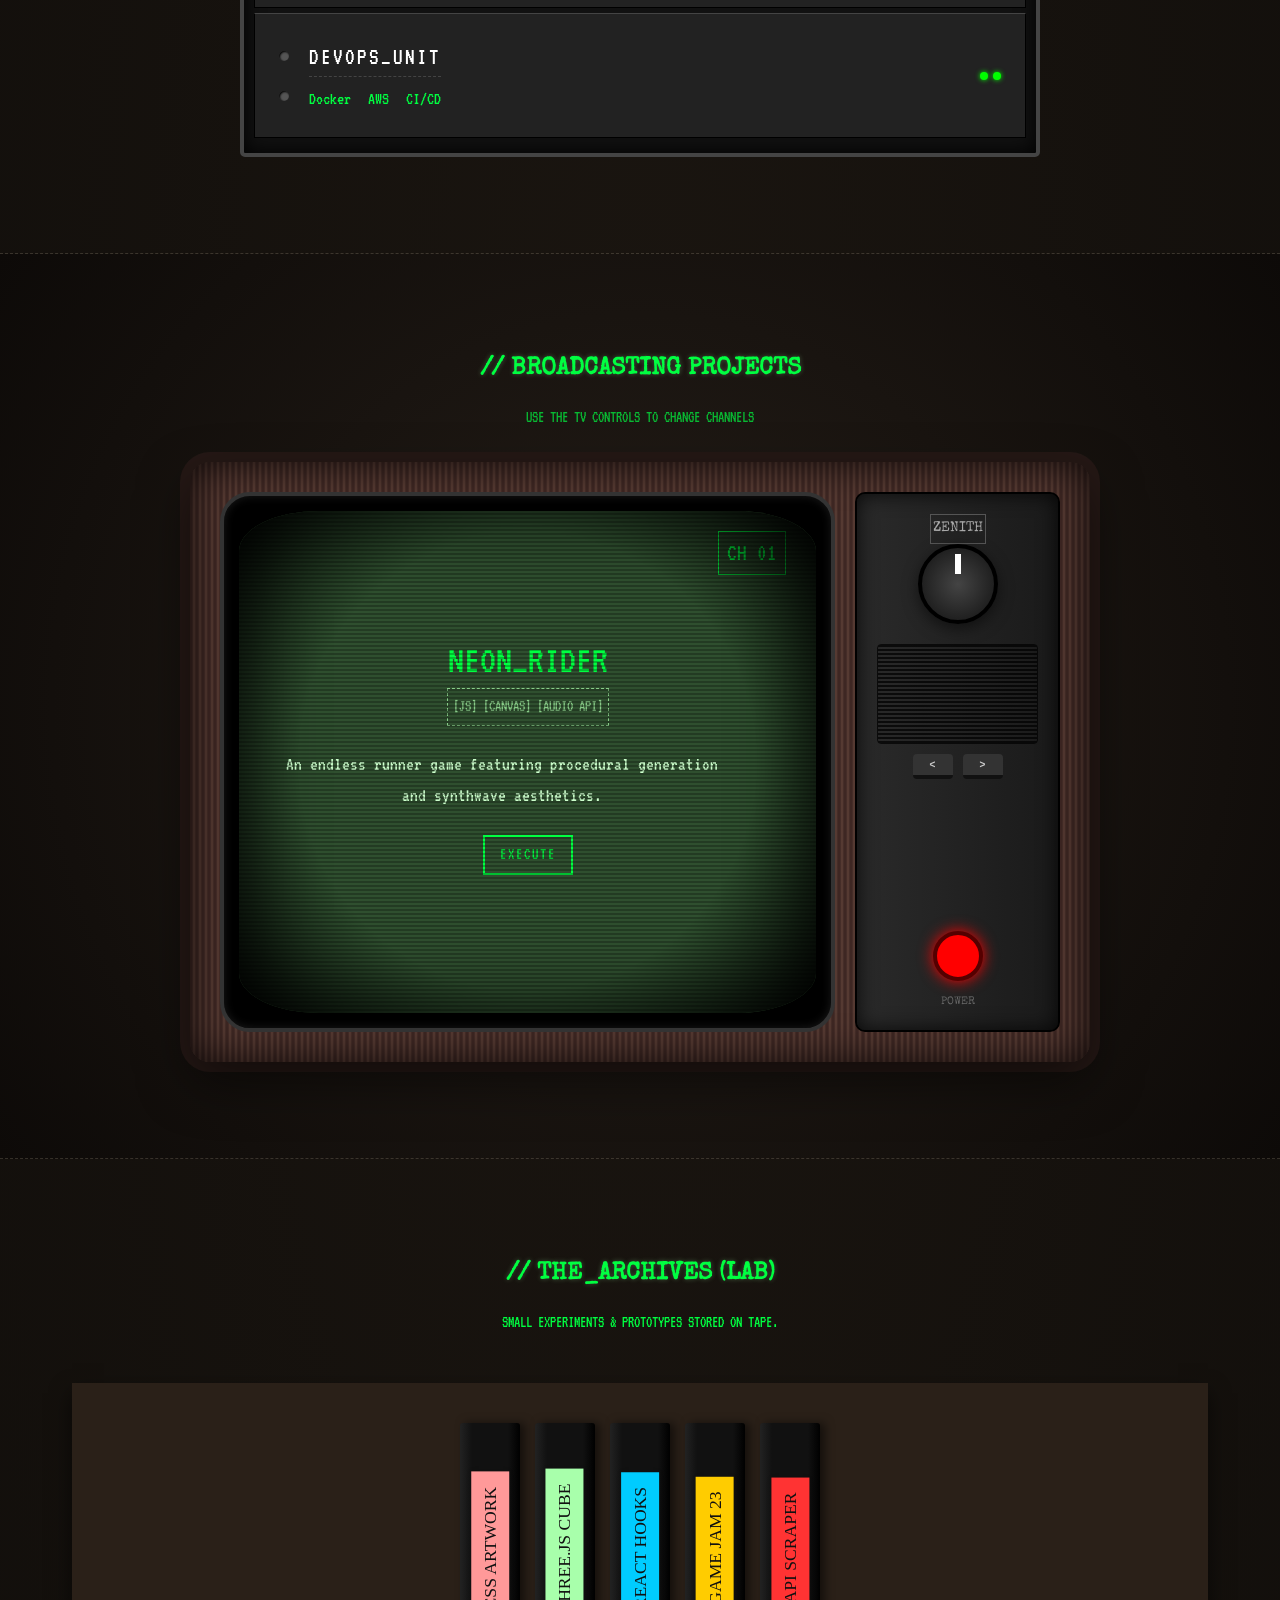
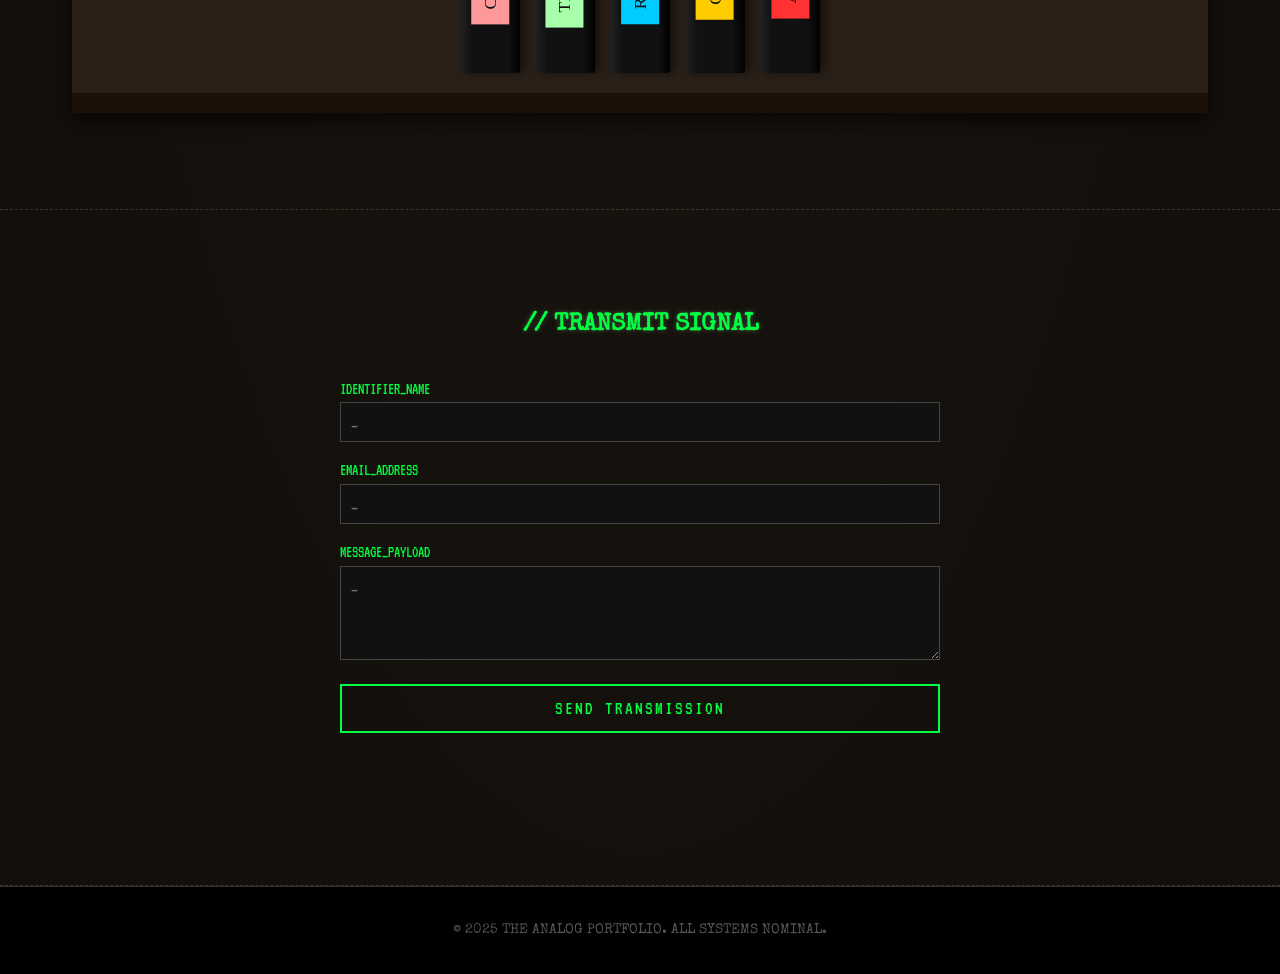
==== commit b61f2d32: "UX UI improve" ====
--- a/index.html
+++ b/index.html
@@ -23,8 +23,29 @@
                 <a href="#projects">Work</a>
                 <a href="#playground">Lab</a>
                 <a href="#contact">Contact</a>
+            
+            </div>
+            <nav>
+    <div class="container nav-inner">
+
+        
+        <div class="theme-console">
+            <span class="console-label">MONITOR_MODE</span>
+            <div class="console-buttons">
+                <button class="console-btn" id="theme-toggle" title="Cycle Display Mode">
+                    <i class="fa-solid fa-power-off"></i>
+                    <span id="theme-label">PHOSPHOR</span>
+                </button>
             </div>
         </div>
+
+        <div class="nav-links">
+            </div>
+    </div>
+</nav>
+            
+        </div>
+        
     </nav>
 
     <section class="hero">
@@ -64,35 +85,11 @@
     <section id="services">
         <div class="container">
             <h2 style="text-align: center; margin-bottom: 2rem;">// SYSTEM_SPECIFICATIONS</h2>
-            <div class="rack-container">
-                <div class="rack-unit">
-                    <div class="rack-bolts"><div class="bolt"></div><div class="bolt"></div></div>
-                    <div class="rack-content">
-                        <div class="rack-title">FRONTEND_MODULE</div>
-                        <div class="rack-details"><span>React</span> <span>Next.js</span> <span>Tailwind</span> <span>WebGL</span></div>
-                    </div>
-                    <div class="rack-status"><div class="led green"></div><div class="led green"></div><div class="led yellow"></div></div>
-                </div>
-                <div class="rack-unit">
-                    <div class="rack-bolts"><div class="bolt"></div><div class="bolt"></div></div>
-                    <div class="rack-content">
-                        <div class="rack-title">BACKEND_CORE</div>
-                        <div class="rack-details"><span>Node.js</span> <span>Python</span> <span>PostgreSQL</span> <span>Redis</span></div>
-                    </div>
-                    <div class="rack-status"><div class="led green"></div><div class="led red"></div></div>
-                </div>
-                <div class="rack-unit">
-                    <div class="rack-bolts"><div class="bolt"></div><div class="bolt"></div></div>
-                    <div class="rack-content">
-                        <div class="rack-title">DEVOPS_UNIT</div>
-                        <div class="rack-details"><span>Docker</span> <span>AWS</span> <span>CI/CD</span></div>
-                    </div>
-                    <div class="rack-status"><div class="led green"></div><div class="led green"></div></div>
-                </div>
+        <div class="rack-container" id="tech-rack">
             </div>
         </div>
     </section>
-
+    
     <section id="projects">
         <div class="container" style="text-align: center;">
             <h2 style="margin-bottom: 1rem;">// BROADCASTING PROJECTS</h2>
@@ -161,9 +158,21 @@
     <footer>
         <p>&copy; 2025 THE ANALOG PORTFOLIO. ALL SYSTEMS NOMINAL.</p>
     </footer>
-    <script type="text/javascript" src="https://cdn.jsdelivr.net/npm/@emailjs/browser@3/dist/email.min.js"></script>
+                <script type="text/javascript" src="https://cdn.jsdelivr.net/npm/@emailjs/browser@3/dist/email.min.js"></script>
 
-    
+                <div class="social-panel" id="social-panel">
+                <div class="social-header">
+                <span>// SOCIAL_UPLINK</span>
+            </div>
+                    <div id="social-list" class="social-list">
+                    </div>
+            </div>
+
+            <button class="social-toggle-btn" id="open-socials">
+            <i class="fa-solid fa-satellite-dish"></i>
+            <span>UPLINK</span>
+        </button>
+        
     <script src="assets/js/config.js"></script>
     <script src="assets/js/data.js"></script>
     <script src="assets/js/main.js"></script>
--- a/assets/css/styles.css
+++ b/assets/css/styles.css
@@ -1,3 +1,31 @@
+/* --- CUSTOM ANALOG SCROLLBAR --- */
+::-webkit-scrollbar {
+    width: 12px;
+    background-color: var(--bg-wall);
+}
+
+::-webkit-scrollbar-track {
+    background: var(--bg-wall);
+    border-left: 1px solid #333;
+}
+
+::-webkit-scrollbar-thumb {
+    background: #222;
+    border: 2px solid var(--bg-wall);
+    border-radius: 0px; /* Sharp industrial edges */
+    box-shadow: inset 0 0 6px rgba(0,0,0,0.5);
+}
+
+::-webkit-scrollbar-thumb:hover {
+    background: var(--accent-glow);
+    box-shadow: 0 0 10px var(--accent-glow);
+}
+
+/* Firefox Support */
+* {
+    scrollbar-width: thin;
+    scrollbar-color: #222 var(--bg-wall);
+}
 /* --- 1. VARIABLES & RESET --- */
 :root {
     --bg-wall: #1a1510;
@@ -81,10 +109,12 @@
 }
 
 /* --- 3. NAVIGATION --- */
+/* --- 3. NAVIGATION (FIXED & ENHANCED) --- */
 nav {
     position: sticky;
     top: 0;
-    background: rgba(26, 21, 16, 0.95);
+    /* Uses variable for theme compatibility */
+    background: rgba(var(--bg-rgb, 26, 21, 16), 0.95); 
     border-bottom: 1px solid #333;
     z-index: 1000;
     padding: 1rem 0;
@@ -96,13 +126,51 @@
     align-items: center;
 }
 
-.logo { font-size: 1.5rem; color: #fff; }
+.logo { font-size: 1.5rem; color: var(--nav-text, #fff); }
 .logo span { color: var(--accent-glow); }
 
-.nav-links { display: flex; gap: 2rem; }
-.nav-links a { font-family: var(--font-tech); font-size: 1.2rem; text-transform: uppercase; }
-.nav-links a:hover { color: var(--accent-glow); }
-
+.nav-links { 
+    display: flex; 
+    gap: 2rem; 
+    align-items: center; /* Ensures everything stays on one line */
+}
+
+.nav-links a { 
+    font-family: var(--font-tech); 
+    font-size: 1.2rem; 
+    text-transform: uppercase; 
+    color: var(--nav-text, #fff);
+    position: relative;
+    transition: all 0.2s ease;
+    text-decoration: none;
+}
+
+/* --- THE TERMINAL EFFECTS --- */
+
+/* 1. The Phosphor Bloom (Glow) */
+.nav-links a:hover { 
+    color: var(--accent-glow); 
+    text-shadow: 0 0 8px var(--accent-glow), 0 0 12px var(--accent-glow);
+}
+
+/* 2. The Blinking Terminal Cursor */
+.nav-links a::after {
+    content: '_';
+    opacity: 0;
+    margin-left: 5px;
+    color: var(--accent-glow);
+}
+
+.nav-links a:hover::after {
+    opacity: 1;
+    animation: cursor-blink 0.6s infinite;
+}
+
+/* 3. Cursor Animation */
+@keyframes cursor-blink {
+    0%, 100% { opacity: 1; }
+    50% { opacity: 0; }
+}
 /* --- 4. HERO SECTION --- */
 .hero {
     min-height: 80vh;
@@ -466,4 +534,154 @@
     .about-grid { grid-template-columns: 1fr; }
     .hero h1 { font-size: 2.5rem; }
     .knob-container { width: 50px; height: 50px; }
+}
+/* Social Panel Styles */
+.social-toggle-btn {
+    position: fixed;
+    bottom: 30px;
+    right: 30px;
+    background: var(--bg-dark);
+    border: 2px solid var(--accent-glow);
+    color: var(--accent-glow);
+    padding: 10px 20px;
+    font-family: var(--font-tech);
+    cursor: pointer;
+    z-index: 100;
+    display: flex;
+    align-items: center;
+    gap: 10px;
+    box-shadow: 0 0 10px var(--accent-glow);
+}
+
+.social-panel {
+    position: fixed;
+    bottom: 100px;
+    right: -400px; /* Hidden by default */
+    width: 300px;
+    background: rgba(10, 10, 10, 0.95);
+    border: 2px solid var(--accent-glow);
+    padding: 20px;
+    z-index: 99;
+    transition: right 0.4s cubic-bezier(0.175, 0.885, 0.32, 1.275);
+    font-family: var(--font-tech);
+}
+
+.social-panel.active {
+    right: 30px;
+}
+
+.social-header {
+    display: flex;
+    justify-content: space-between;
+    border-bottom: 1px solid #444;
+    margin-bottom: 15px;
+    padding-bottom: 5px;
+    color: var(--accent-glow);
+}
+
+.social-link {
+    display: flex;
+    align-items: center;
+    gap: 15px;
+    color: #fff;
+    text-decoration: none;
+    padding: 10px;
+    border: 1px solid transparent;
+    transition: all 0.2s;
+}
+
+.social-link:hover {
+    border-color: var(--accent-glow);
+    background: rgba(0, 255, 65, 0.1);
+    transform: translateX(10px);
+}
+/* --- THEME CONSOLE (NAV BUTTON) --- */
+.theme-console {
+    display: flex;
+    flex-direction: column;
+    align-items: center;
+    gap: 4px;
+    margin-left: 20px;
+}
+
+.console-label {
+    font-size: 0.6rem;
+    font-family: var(--font-tech);
+    color: var(--accent-glow);
+    letter-spacing: 1px;
+    text-transform: uppercase;
+    opacity: 0.8;
+}
+
+.console-btn {
+    background: #1a1a1a; /* Dark industrial plastic look */
+    border: 2px solid #333;
+    border-bottom: 4px solid #000; /* Depth effect */
+    color: var(--accent-glow);
+    padding: 5px 15px;
+    font-family: var(--font-tech);
+    font-size: 0.85rem;
+    cursor: pointer;
+    display: flex;
+    align-items: center;
+    gap: 8px;
+    box-shadow: inset 0 0 5px #000;
+    transition: all 0.1s ease;
+    text-transform: uppercase;
+}
+
+/* Simulate physical button press */
+.console-btn:active {
+    transform: translateY(2px);
+    border-bottom: 2px solid #000;
+    box-shadow: inset 0 0 10px #000;
+}
+
+.console-btn i {
+    font-size: 0.7rem;
+    /* Red light indicator for power */
+    color: #ff3333; 
+    text-shadow: 0 0 5px #ff3333;
+}
+
+/* Hidden state */
+.reveal {
+    opacity: 0;
+    transform: translateY(30px);
+    transition: all 0.8s ease-out;
+}
+
+/* Active state (Triggered by JS) */
+.reveal.active {
+    opacity: 1;
+    transform: translateY(0);
+    animation: text-flicker 0.4s ease-out;
+}
+
+@keyframes text-flicker {
+    0% { opacity: 0.1; }
+    20% { opacity: 0.8; }
+    40% { opacity: 0.3; }
+    100% { opacity: 1; }
+}
+/* assets/css/styles.css */
+
+/* Staggered blink for green LEDs (Processing) */
+.led.green {
+    animation: blink 2s infinite;
+}
+
+/* Fast blink for yellow LEDs (Data Transfer) */
+.led.yellow {
+    animation: blink 0.8s infinite;
+}
+
+/* Solid pulse for red LEDs (System Alert/Standby) */
+.led.red {
+    animation: pulse 3s infinite;
+}
+
+@keyframes pulse {
+    0%, 100% { opacity: 1; filter: brightness(1); }
+    50% { opacity: 0.5; filter: brightness(0.7); }
 }
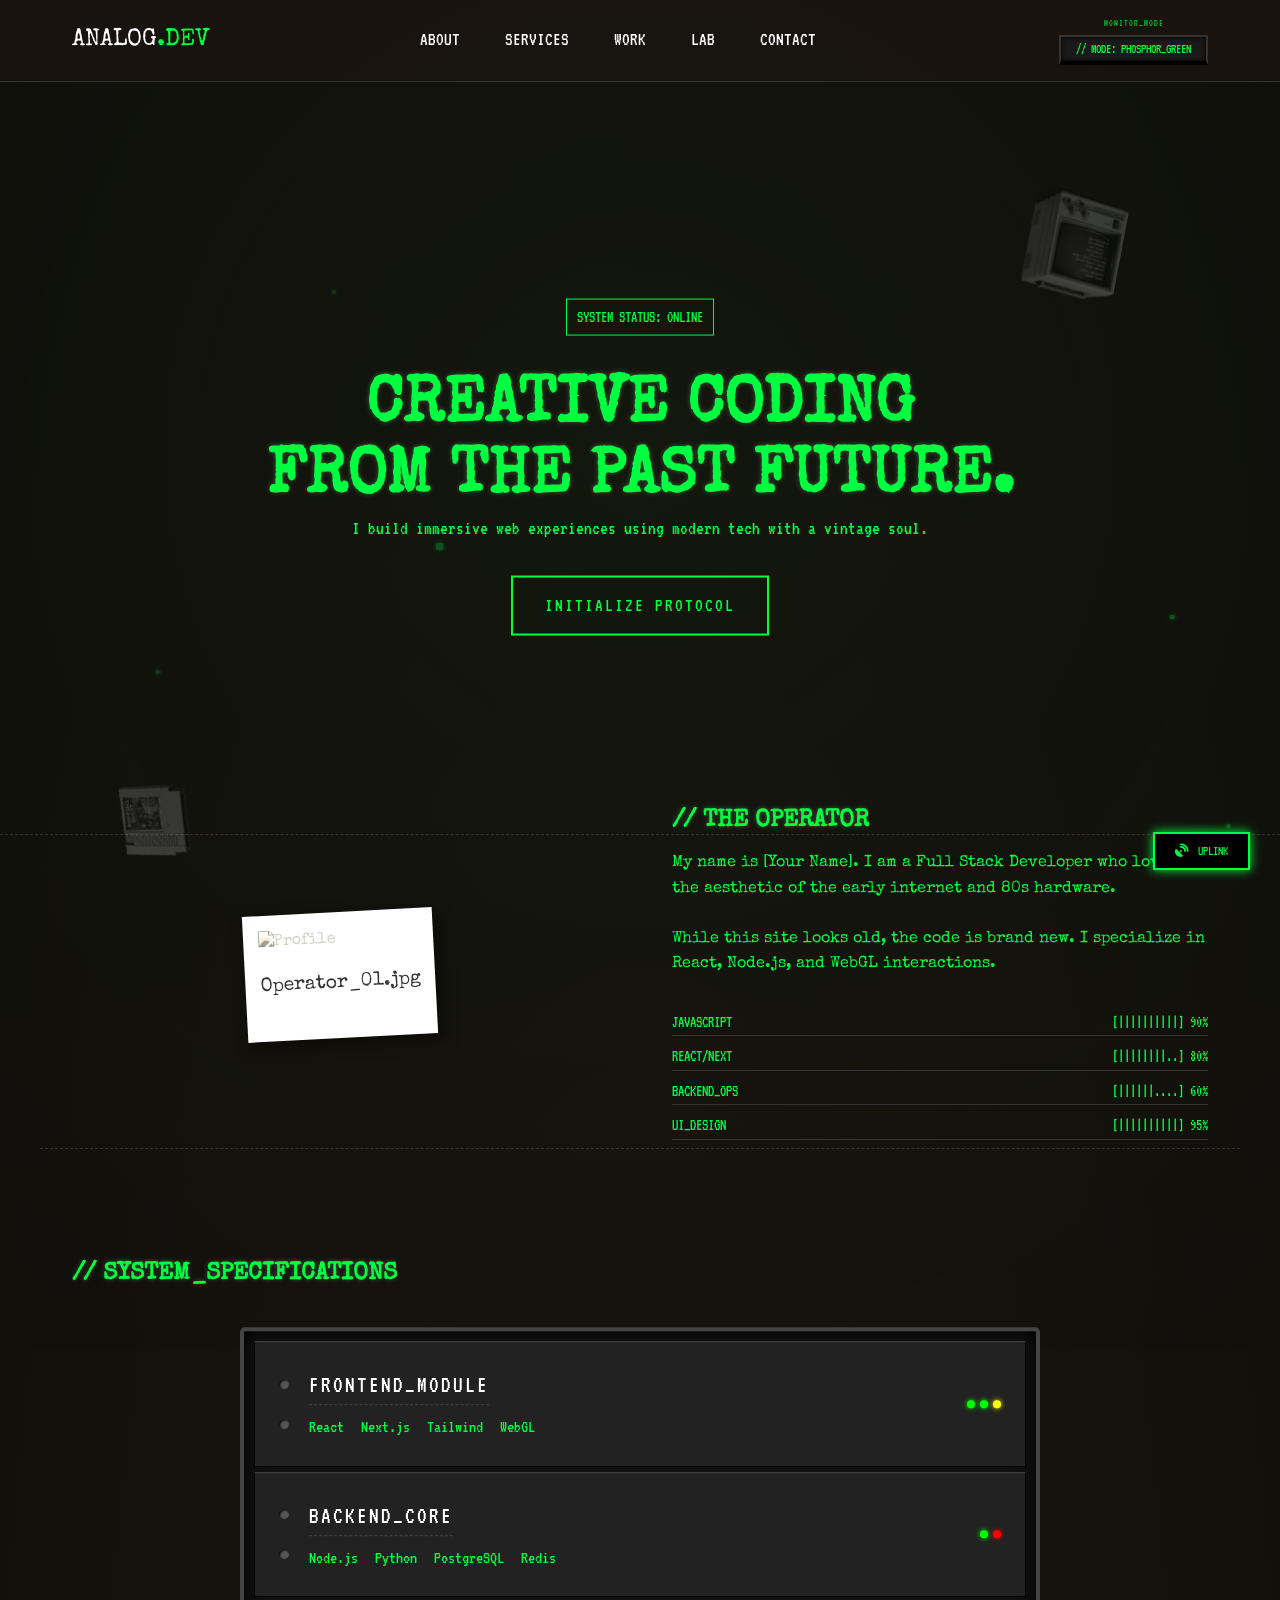
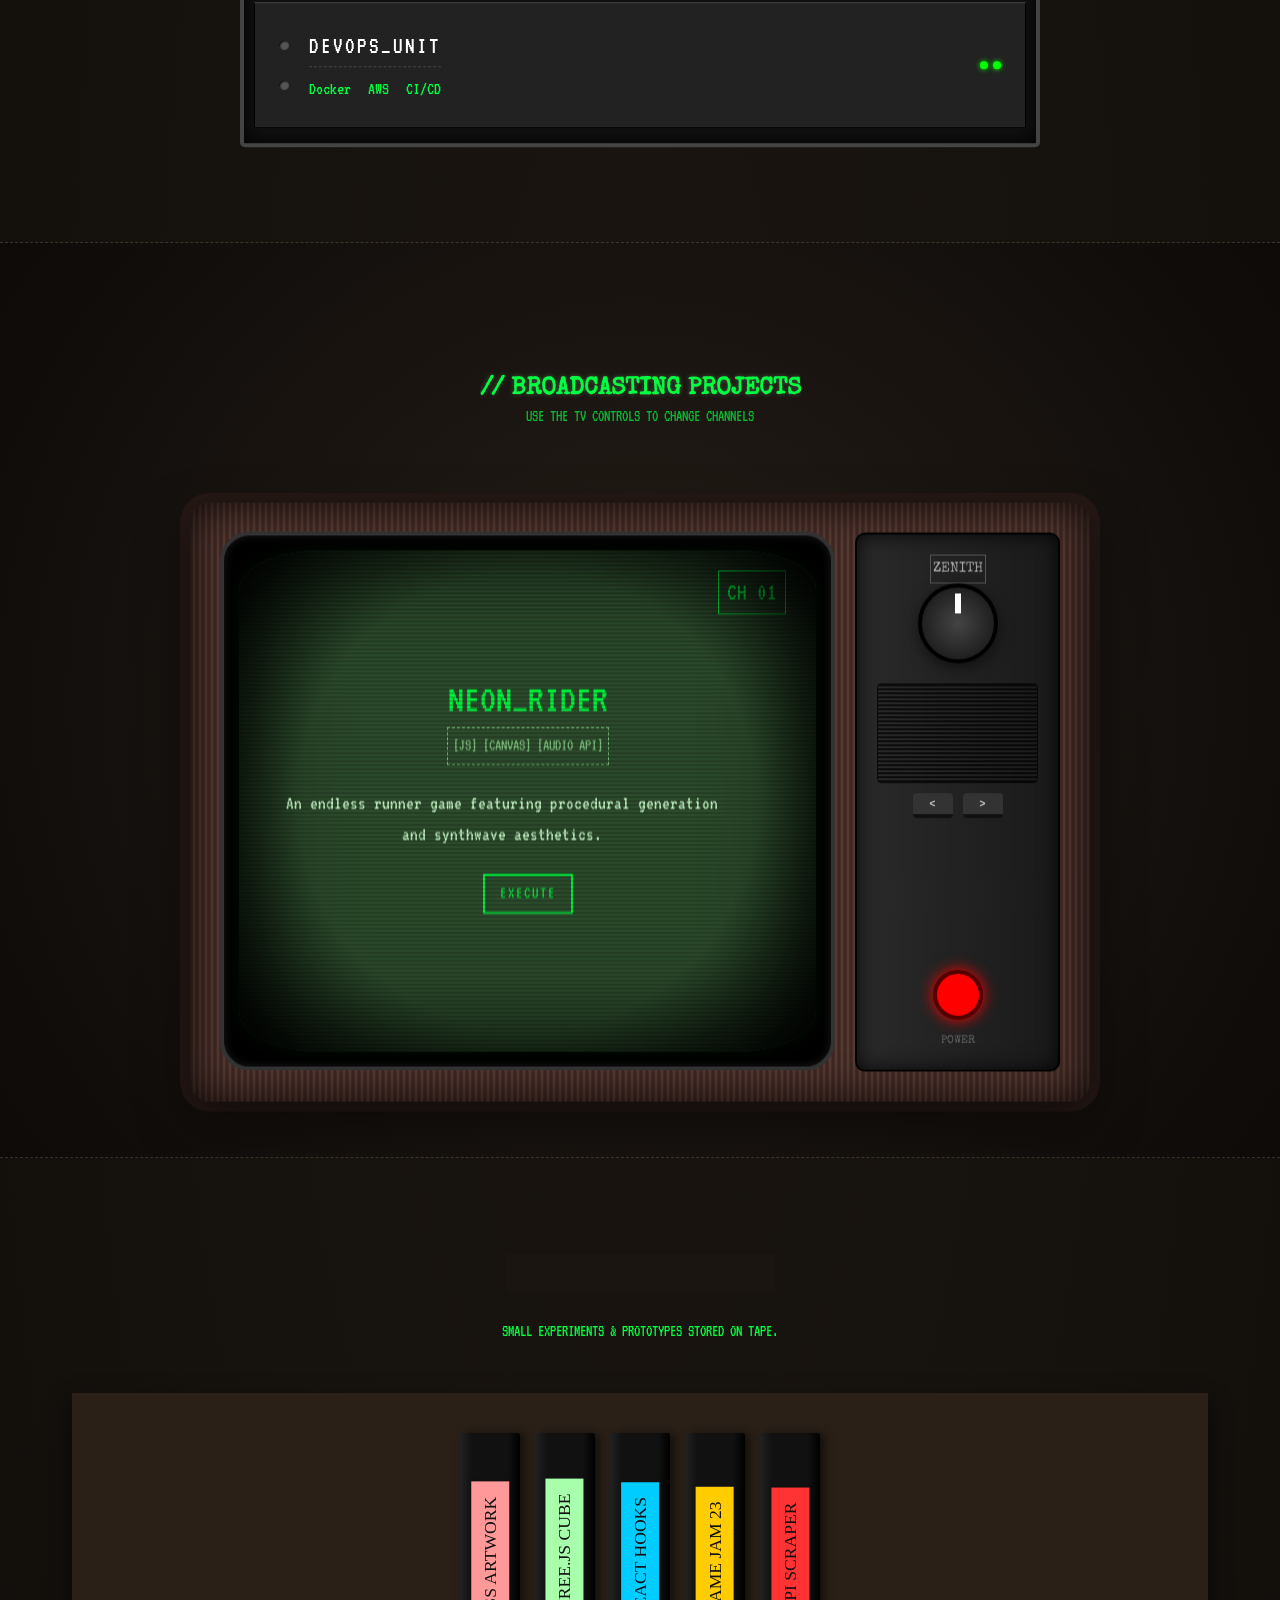
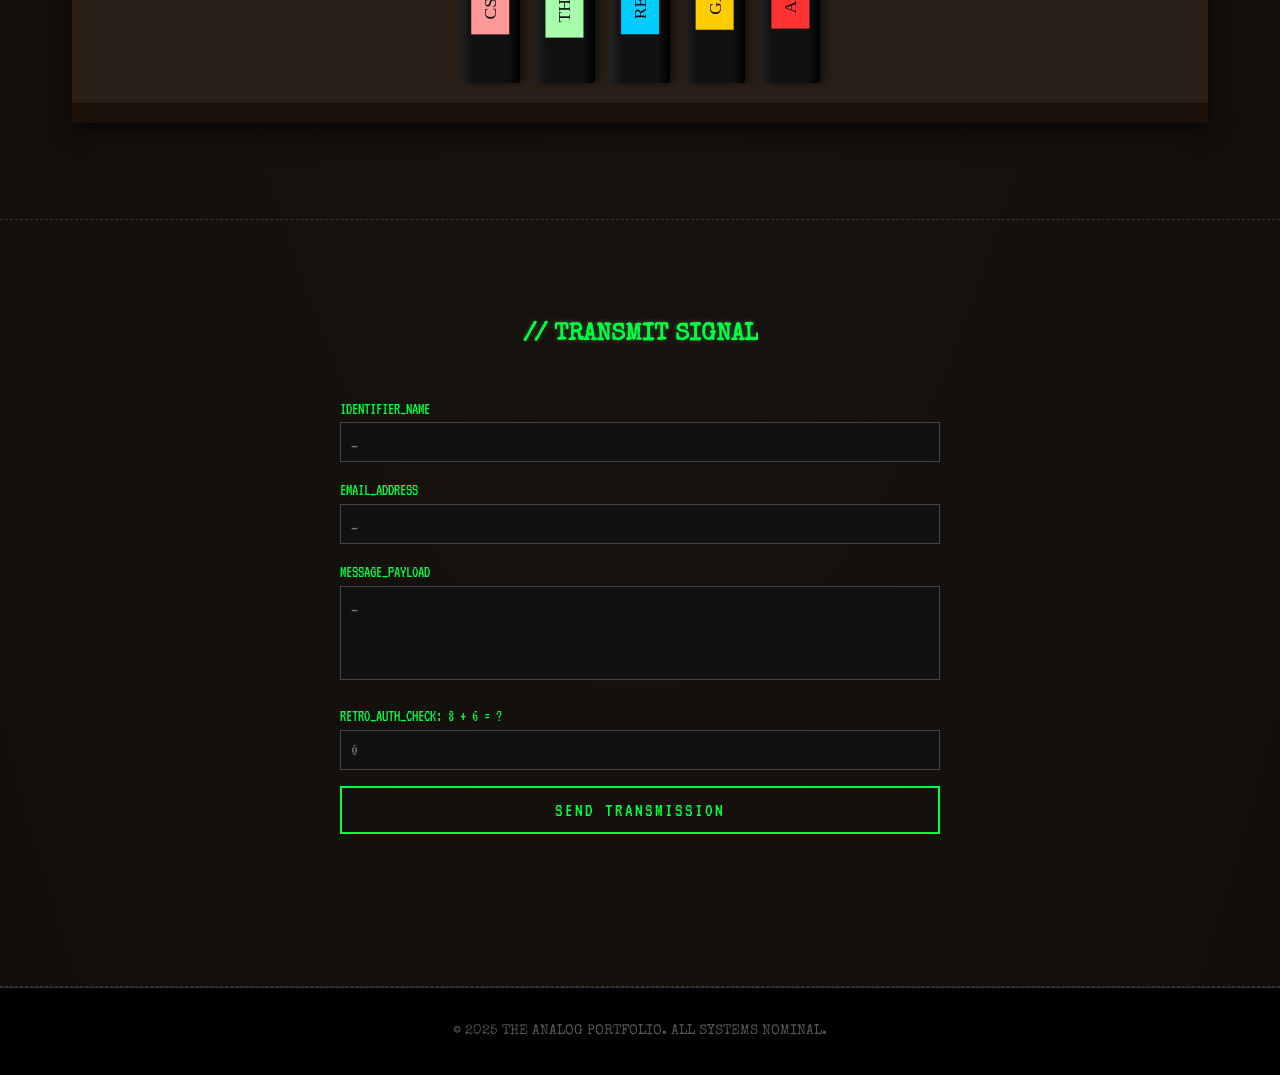
==== commit 22a34c1c: "new stuff and shi" ====
--- a/index.html
+++ b/index.html
@@ -4,56 +4,55 @@
     <meta charset="UTF-8">
     <meta name="viewport" content="width=device-width, initial-scale=1.0">
     <title>Portfolio | The Analog Broadcast</title>
-    
+    <link rel="icon" type="image/x-icon" href="./assets/favicon.ico">
     <link rel="preconnect" href="https://fonts.googleapis.com">
     <link rel="preconnect" href="https://fonts.gstatic.com" crossorigin>
-    <link href="https://fonts.googleapis.com/css2?family=Permanent+Marker&family=Special+Elite&family=VT323&display=swap" rel="stylesheet">
+    <link href="https://fonts.googleapis.com/css2?family=Permanent+Marker&family=Special+Elite&family=VT323&family=Outfit:wght@300;400&display=swap" rel="stylesheet">
     <link rel="stylesheet" href="https://cdnjs.cloudflare.com/ajax/libs/font-awesome/6.4.0/css/all.min.css">
 
     <link rel="stylesheet" href="assets/css/styles.css">
+    <link rel="stylesheet" href="assets/css/parallax.css">
+    <link rel="stylesheet" href="assets/css/floating.css">
 </head>
 <body>
+
+    <!-- DYNAMIC BACKGROUND LAYERS -->
+    <div id="debris-field" class="debris-field"></div>
+    <div class="circuit-bg">
+        <object type="image/svg+xml" data="assets/images/circuit_traces.svg" class="circuit-svg"></object>
+    </div>
 
     <nav>
         <div class="container nav-inner">
             <div class="logo">ANALOG<span>.DEV</span></div>
+            
             <div class="nav-links">
                 <a href="#about">About</a>
                 <a href="#services">Services</a>
                 <a href="#projects">Work</a>
                 <a href="#playground">Lab</a>
                 <a href="#contact">Contact</a>
-            
             </div>
-            <nav>
-    <div class="container nav-inner">
 
-        
-        <div class="theme-console">
-            <span class="console-label">MONITOR_MODE</span>
-            <div class="console-buttons">
-                <button class="console-btn" id="theme-toggle" title="Cycle Display Mode">
-                    <i class="fa-solid fa-power-off"></i>
-                    <span id="theme-label">PHOSPHOR</span>
-                </button>
+            <div class="theme-console">
+                <span class="console-label">MONITOR_MODE</span>
+                <div class="console-buttons">
+                    <button class="console-btn" id="theme-toggle" title="Cycle Display Mode">
+                        <i class="fa-solid fa-power-off"></i>
+                        <span id="theme-label">PHOSPHOR</span>
+                    </button>
+                </div>
             </div>
-        </div>
-
-        <div class="nav-links">
-            </div>
-    </div>
-</nav>
             
         </div>
-        
     </nav>
 
-    <section class="hero">
+    <section class="hero" data-parallax data-speed="0.1">
         <div class="container">
-            <div class="status-badge">SYSTEM STATUS: ONLINE</div>
-            <h1>CREATIVE CODING <br> FROM THE PAST FUTURE.</h1>
-            <p>I build immersive web experiences using modern tech with a vintage soul.</p>
-            <a href="#projects" class="btn">INITIALIZE PROTOCOL</a>
+            <div class="status-badge" data-parallax data-speed="0.05">SYSTEM STATUS: ONLINE</div>
+            <h1 data-parallax data-speed="0.2">CREATIVE CODING <br> FROM THE PAST FUTURE.</h1>
+            <p data-parallax data-speed="0.15">I build immersive web experiences using modern tech with a vintage soul.</p>
+            <a href="#projects" class="btn" data-parallax data-speed="0.1">INITIALIZE PROTOCOL</a>
         </div>
     </section>
 
@@ -64,11 +63,11 @@
                 <div class="polaroid-caption">Operator_01.jpg</div>
             </div>
             <div>
-                <h2>// THE OPERATOR</h2>
-                <p style="margin-bottom: 1.5rem;">
+                <h2 class="scratch-reveal">// THE OPERATOR</h2>
+                <p class="mb-1-5">
                     My name is [Your Name]. I am a Full Stack Developer who loves the aesthetic of the early internet and 80s hardware.
                 </p>
-                <p style="margin-bottom: 2rem;">
+                <p class="mb-2">
                     While this site looks old, the code is brand new. I specialize in React, Node.js, and WebGL interactions.
                 </p>
                 
@@ -84,18 +83,18 @@
 
     <section id="services">
         <div class="container">
-            <h2 style="text-align: center; margin-bottom: 2rem;">// SYSTEM_SPECIFICATIONS</h2>
-        <div class="rack-container" id="tech-rack">
+            <h2 class="text-center mb-2 scratch-reveal" data-parallax data-speed="0.1">// SYSTEM_SPECIFICATIONS</h2>
+        <div class="rack-container" id="tech-rack" data-parallax data-speed="0.05">
             </div>
         </div>
     </section>
-    
+
     <section id="projects">
-        <div class="container" style="text-align: center;">
-            <h2 style="margin-bottom: 1rem;">// BROADCASTING PROJECTS</h2>
-            <p style="margin-bottom: 2rem; opacity: 0.7; font-family: var(--font-tech);">USE THE TV CONTROLS TO CHANGE CHANNELS</p>
-            <div class="tv-wrapper">
-                <div class="tv-set">
+        <div class="container text-center">
+            <h2 class="mb-1 scratch-reveal" data-parallax data-speed="0.1">// BROADCASTING PROJECTS</h2>
+            <p class="mb-2 opacity-70 font-tech">USE THE TV CONTROLS TO CHANGE CHANNELS</p>
+            <div class="tv-wrapper" data-parallax data-speed="0.08">
+                <div class="tv-set" data-parallax data-speed="0.15">
                     <div class="screen-bezel">
                         <div class="crt-screen crt-on" id="screen">
                             <div class="crt-overlay"></div>
@@ -105,7 +104,7 @@
                         </div>
                     </div>
                     <div class="controls-panel">
-                        <div style="font-family:'Special Elite'; font-size:0.9rem; color:#aaa; border:1px solid #555; padding:2px;">ZENITH</div>
+                        <div class="tv-brand">ZENITH</div>
                         <div class="knob-container">
                             <div class="knob" id="channel-knob"></div>
                         </div>
@@ -114,9 +113,9 @@
                             <button class="rect-btn" id="prev-channel"> < </button>
                             <button class="rect-btn" id="next-channel"> > </button>
                         </div>
-                        <div style="text-align: center; margin-top: auto;">
+                        <div class="text-center mt-auto">
                             <button class="power-btn on" id="power-btn"></button>
-                            <div style="font-family:'Special Elite'; font-size:0.7rem; color:#666; margin-top:5px;">POWER</div>
+                            <div class="tv-power-label">POWER</div>
                         </div>
                     </div>
                 </div>
@@ -124,54 +123,67 @@
         </div>
     </section>
 
-<section id="playground" style="overflow: visible;">
-    <div class="container" style="text-align: center;">
-        <h2 style="margin-bottom: 1rem;">// THE_ARCHIVES (LAB)</h2>
-        <p style="margin-bottom: 3rem; font-family: var(--font-tech);">SMALL EXPERIMENTS & PROTOTYPES STORED ON TAPE.</p>
+    <section id="playground" class="overflow-visible">
+        <div class="container text-center">
+            <h2 class="mb-1 scratch-reveal">// THE_ARCHIVES (LAB)</h2>
+            <p class="mb-3 font-tech">SMALL EXPERIMENTS & PROTOTYPES STORED ON TAPE.</p>
 
-        <div class="shelf-container" id="vhs-shelf"></div>
-    </div>
-</section>
+            <div class="shelf-container" id="vhs-shelf"></div>
+        </div>
+    </section>
 
-<section id="contact" class="contact-section">
-    <div class="container">
-        <h2>// TRANSMIT SIGNAL</h2>
-        <form class="contact-form" id="contact-form">
-            <div class="form-group">
-                <label>IDENTIFIER_NAME</label>
-                <input type="text" name="from_name" class="form-input" placeholder="_" required>
-            </div>
-            <div class="form-group">
-                <label>EMAIL_ADDRESS</label>
-                <input type="email" name="reply_to" class="form-input" placeholder="_" required>
-            </div>
-            <div class="form-group">
-                <label>MESSAGE_PAYLOAD</label>
-                <textarea name="message" class="form-input" rows="4" placeholder="_" required></textarea>
-            </div>
-            <button type="submit" class="btn" id="send-btn" style="width: 100%;">SEND TRANSMISSION</button>
-        </form>
-        
-        <div id="form-status" style="margin-top: 20px; font-family: var(--font-tech); min-height: 1.5rem;"></div>
-    </div>
-</section>
+    <section id="contact" class="contact-section">
+        <div class="container">
+            <h2 class="scratch-reveal">// TRANSMIT SIGNAL</h2>
+            <form class="contact-form" id="contact-form">
+                <!-- Honeypot Field (Invisible to humans) -->
+                <div class="hidden-field" aria-hidden="true">
+                    <input type="text" name="hp_full_name" tabindex="-1" autocomplete="off" placeholder="Your name here">
+                </div>
+
+                <div class="form-group">
+                    <label>IDENTIFIER_NAME</label>
+                    <input type="text" name="from_name" class="form-input" placeholder="_" required>
+                </div>
+                <div class="form-group">
+                    <label>EMAIL_ADDRESS</label>
+                    <input type="email" name="reply_to" class="form-input" placeholder="_" required>
+                </div>
+                <div class="form-group">
+                    <label>MESSAGE_PAYLOAD</label>
+                    <textarea name="message" class="form-input" rows="4" placeholder="_" required></textarea>
+                </div>
+
+                <!-- Retro Math Human Check -->
+                <div class="form-group">
+                    <label id="math-label">RETRO_AUTH_CHECK: [WAITING...]</label>
+                    <input type="number" id="math-answer" class="form-input" placeholder="0" required>
+                </div>
+
+                <button type="submit" class="btn w-100" id="send-btn">SEND TRANSMISSION</button>
+            </form>
+            
+            <div id="form-status" class="mt-20px font-tech min-h-1-5"></div>
+        </div>
+    </section>
+
     <footer>
         <p>&copy; 2025 THE ANALOG PORTFOLIO. ALL SYSTEMS NOMINAL.</p>
     </footer>
-                <script type="text/javascript" src="https://cdn.jsdelivr.net/npm/@emailjs/browser@3/dist/email.min.js"></script>
 
-                <div class="social-panel" id="social-panel">
-                <div class="social-header">
-                <span>// SOCIAL_UPLINK</span>
-            </div>
-                    <div id="social-list" class="social-list">
-                    </div>
-            </div>
+    <script type="text/javascript" src="https://cdn.jsdelivr.net/npm/@emailjs/browser@3/dist/email.min.js"></script>
 
-            <button class="social-toggle-btn" id="open-socials">
-            <i class="fa-solid fa-satellite-dish"></i>
-            <span>UPLINK</span>
-        </button>
+    <div class="social-panel" id="social-panel">
+        <div class="social-header">
+            <span>// SOCIAL_UPLINK</span>
+        </div>
+        <div id="social-list" class="social-list"></div>
+    </div>
+
+    <button class="social-toggle-btn" id="open-socials">
+        <i class="fa-solid fa-satellite-dish"></i>
+        <span>UPLINK</span>
+    </button>
         
     <script src="assets/js/config.js"></script>
     <script src="assets/js/data.js"></script>
--- a/assets/css/styles.css
+++ b/assets/css/styles.css
@@ -12,7 +12,7 @@
 ::-webkit-scrollbar-thumb {
     background: #222;
     border: 2px solid var(--bg-wall);
-    border-radius: 0px; /* Sharp industrial edges */
+    border-radius: 0px;
     box-shadow: inset 0 0 6px rgba(0,0,0,0.5);
 }
 
@@ -65,6 +65,33 @@
     padding: 0 2rem;
 }
 
+/* Helpers */
+.text-center { text-align: center; }
+.mb-1 { margin-bottom: 1rem; }
+.mb-1-5 { margin-bottom: 1.5rem; }
+.mb-2 { margin-bottom: 2rem; }
+.mb-3 { margin-bottom: 3rem; }
+.mt-auto { margin-top: auto; }
+.mt-5px { margin-top: 5px; }
+.mt-20px { margin-top: 20px; }
+.w-100 { width: 100%; }
+.overflow-visible { overflow: visible; }
+.opacity-70 { opacity: 0.7; }
+.font-tech { font-family: var(--font-tech); }
+.min-h-1-5 { min-height: 1.5rem; }
+
+/* Security */
+.hidden-field {
+    position: absolute;
+    left: -5000px;
+    top: -5000px;
+    height: 0;
+    width: 0;
+    overflow: hidden;
+    pointer-events: none;
+    opacity: 0;
+}
+
 section {
     padding: 6rem 0;
     border-bottom: 1px dashed rgba(211, 196, 169, 0.2);
@@ -109,11 +136,11 @@
 }
 
 /* --- 3. NAVIGATION --- */
-/* --- 3. NAVIGATION (FIXED & ENHANCED) --- */
+
 nav {
     position: sticky;
     top: 0;
-    /* Uses variable for theme compatibility */
+    
     background: rgba(var(--bg-rgb, 26, 21, 16), 0.95); 
     border-bottom: 1px solid #333;
     z-index: 1000;
@@ -132,7 +159,7 @@
 .nav-links { 
     display: flex; 
     gap: 2rem; 
-    align-items: center; /* Ensures everything stays on one line */
+    align-items: center; 
 }
 
 .nav-links a { 
@@ -380,6 +407,9 @@
 }
 .rect-btn:active { border-bottom: 0px; transform: translateY(4px); }
 
+.tv-brand { font-family: var(--font-paper); font-size: 0.9rem; color: #aaa; border: 1px solid #555; padding: 2px; }
+.tv-power-label { font-family: var(--font-paper); font-size: 0.7rem; color: #666; margin-top: 5px; }
+
 .power-btn {
     width: 50px; height: 50px; background: #a00; border-radius: 50%; border: 4px solid #500;
     box-shadow: inset 2px 2px 5px rgba(255,255,255,0.3); cursor: pointer;
@@ -410,11 +440,15 @@
 }
 
 .crt-screen:hover .static-noise { opacity: 0.3; }
-.static-noise.full-static { -webkit-mask-image: none; mask-image: none; opacity: 0.8 !important; }
+.static-noise.full-static { 
+    -webkit-mask-image: none; 
+    mask-image: none; 
+    opacity: 0.8 !important; }
 
 @keyframes noise { 0% { background-position: 0 0; } 100% { background-position: 100% 100%; } }
 
-.crt-off { background: #000; animation: turnOff 0.6s forwards; }
+.crt-off { background: #000; 
+    animation: turnOff 0.6s forwards; }
 .crt-on { animation: turnOn 1.5s forwards; }
 
 @keyframes turnOff {
@@ -519,14 +553,14 @@
 .form-input {
     width: 100%; padding: 10px; background: #111; border: 1px solid #444; color: var(--accent-glow);
     font-family: var(--font-tech); font-size: 1.1rem;
+    resize: none;
+    overflow-y: auto;
 }
 
 footer {
     text-align: center; padding: 2rem; background: #000; color: #555; font-size: 0.9rem;
     border-top: 1px solid #333;
 }
-
-/* Responsive */
 @media (max-width: 800px) {
     .tv-set { grid-template-columns: 1fr; height: auto; padding: 15px; }
     .controls-panel { flex-direction: row; height: auto; margin-top: 1rem; }
@@ -535,12 +569,12 @@
     .hero h1 { font-size: 2.5rem; }
     .knob-container { width: 50px; height: 50px; }
 }
-/* Social Panel Styles */
+
 .social-toggle-btn {
     position: fixed;
     bottom: 30px;
     right: 30px;
-    background: var(--bg-dark);
+    background: #000;
     border: 2px solid var(--accent-glow);
     color: var(--accent-glow);
     padding: 10px 20px;
@@ -556,7 +590,7 @@
 .social-panel {
     position: fixed;
     bottom: 100px;
-    right: -400px; /* Hidden by default */
+    right: -400px; 
     width: 300px;
     background: rgba(10, 10, 10, 0.95);
     border: 2px solid var(--accent-glow);
@@ -594,8 +628,29 @@
     border-color: var(--accent-glow);
     background: rgba(0, 255, 65, 0.1);
     transform: translateX(10px);
-}
-/* --- THEME CONSOLE (NAV BUTTON) --- */
+
+}
+/* Styles for Font Icons */
+.social-link i {
+    font-size: 1.2rem;
+    
+    filter: drop-shadow(0 0 2px var(--accent-glow));
+}
+
+.social-icon-img {
+    width: 20px;
+    height: 20px;
+    object-fit: contain;
+    image-rendering: pixelated;
+    filter: drop-shadow(0 0 2px var(--accent-glow));
+}
+.social-link:hover i,
+.social-link:hover .social-icon-img {
+    color: var(--accent-glow);
+    filter: drop-shadow(0 0 8px var(--accent-glow)) brightness(1.2);
+    transform: scale(1.1);
+}
+/* --- THEME CONSOLE --- */
 .theme-console {
     display: flex;
     flex-direction: column;
@@ -614,9 +669,9 @@
 }
 
 .console-btn {
-    background: #1a1a1a; /* Dark industrial plastic look */
+    background: #1a1a1a; 
     border: 2px solid #333;
-    border-bottom: 4px solid #000; /* Depth effect */
+    border-bottom: 4px solid #000; 
     color: var(--accent-glow);
     padding: 5px 15px;
     font-family: var(--font-tech);
@@ -630,7 +685,7 @@
     text-transform: uppercase;
 }
 
-/* Simulate physical button press */
+/* physical button press */
 .console-btn:active {
     transform: translateY(2px);
     border-bottom: 2px solid #000;
@@ -639,19 +694,17 @@
 
 .console-btn i {
     font-size: 0.7rem;
-    /* Red light indicator for power */
+    
     color: #ff3333; 
     text-shadow: 0 0 5px #ff3333;
 }
 
-/* Hidden state */
 .reveal {
     opacity: 0;
     transform: translateY(30px);
     transition: all 0.8s ease-out;
 }
 
-/* Active state (Triggered by JS) */
 .reveal.active {
     opacity: 1;
     transform: translateY(0);
@@ -664,19 +717,15 @@
     40% { opacity: 0.3; }
     100% { opacity: 1; }
 }
-/* assets/css/styles.css */
-
-/* Staggered blink for green LEDs (Processing) */
+
 .led.green {
     animation: blink 2s infinite;
 }
 
-/* Fast blink for yellow LEDs (Data Transfer) */
 .led.yellow {
     animation: blink 0.8s infinite;
 }
 
-/* Solid pulse for red LEDs (System Alert/Standby) */
 .led.red {
     animation: pulse 3s infinite;
 }
@@ -684,4 +733,53 @@
 @keyframes pulse {
     0%, 100% { opacity: 1; filter: brightness(1); }
     50% { opacity: 0.5; filter: brightness(0.7); }
+}
+
+/* --- DYNAMIC BACKGROUND LAYERS --- */
+.circuit-bg {
+    position: fixed;
+    top: 0;
+    left: 0;
+    width: 100%;
+    height: 100%;
+    z-index: -2;
+    pointer-events: none;
+    opacity: 0.4;
+    overflow: hidden;
+}
+
+.circuit-svg {
+    width: 100%;
+    height: auto;
+}
+
+/* --- SCRATCH REVEAL --- */
+.scratch-reveal {
+    position: relative;
+    display: inline-block;
+    overflow: hidden;
+}
+
+.scratch-reveal::after {
+    content: '';
+    position: absolute;
+    top: 0;
+    right: 0;
+    width: 100.1%;
+    height: 100%;
+    background: #1a1510; /* Match body bg */
+    transition: transform 1.5s cubic-bezier(0.8, 0, 0.2, 1);
+    transform-origin: right;
+    z-index: 2;
+}
+
+.scratch-reveal.active::after {
+    transform: scaleX(0);
+}
+
+.handwritten-header {
+    font-family: 'Outfit', sans-serif;
+    letter-spacing: 2px;
+    font-weight: 300;
+    opacity: 1;
 }
--- a/assets/css/parallax.css
+++ b/assets/css/parallax.css
@@ -0,0 +1,57 @@
+/* --- MODERN RETRO PARALLAX SYSTEM --- */
+
+/* 1. LAYER DEPTH TOKENS */
+:root {
+    --parallax-speed-bg: 0.05;
+    --parallax-speed-chassis: 0.15;
+    --parallax-speed-content: 0.25;
+    --parallax-speed-accent: 0.4;
+}
+
+/* 2. BASE PARALLAX STYLES */
+.parallax-container {
+    perspective: 1000px;
+    overflow-x: hidden;
+}
+
+/* 3. HARDWARE DEPTH (TV BEZEL VS CONTENT) */
+.tv-set {
+    transform-style: preserve-3d;
+    transition: transform 0.1s ease-out;
+    will-change: transform;
+}
+
+.screen-bezel {
+    transform: translateZ(20px); /* Brings the bezel forward */
+}
+
+.crt-screen {
+    transform: translateZ(-10px); /* Pushes the screen back */
+    box-shadow: inset 0 0 100px rgba(0,0,0,0.9), 0 0 20px rgba(0,255,65,0.05);
+}
+
+/* 4. KINETIC HEADERS */
+section h2 {
+    display: inline-block;
+    will-change: transform;
+}
+
+/* 5. PHOSPHOR DRIFT (BACKGROUND) */
+body::before {
+    content: '';
+    position: fixed;
+    top: -50%; left: -50%;
+    width: 200%; height: 200%;
+    background-image: 
+        radial-gradient(circle at center, rgba(0, 255, 65, 0.03) 0%, transparent 70%),
+        repeating-linear-gradient(0deg, transparent 0px, rgba(0, 0, 0, 0.1) 1px, transparent 2px);
+    background-size: 100% 100%, 100% 4px;
+    z-index: -1;
+    pointer-events: none;
+    will-change: transform;
+}
+
+/* 6. UTILITY CLASSES FOR JS ENGINE */
+[data-parallax] {
+    transition: transform 0.1s cubic-bezier(0.175, 0.885, 0.32, 1.275);
+}
--- a/assets/css/floating.css
+++ b/assets/css/floating.css
@@ -0,0 +1,67 @@
+/* --- DEBRIS FIELD STYLING --- */
+
+.debris-field {
+    position: fixed;
+    top: 0;
+    left: 0;
+    width: 100%;
+    height: 100%;
+    pointer-events: none;
+    z-index: -1;
+    perspective: 1500px;
+    overflow: hidden;
+}
+
+.debris-item {
+    position: absolute;
+    width: 120px;
+    height: auto;
+    opacity: 0.15;
+    filter: grayscale(1) contrast(1.2) brightness(0.8);
+    transition: transform 0.2s linear, opacity 0.5s ease;
+    will-change: transform;
+}
+
+.pixel-fragment {
+    position: absolute;
+    background: var(--accent-glow);
+    box-shadow: 0 0 5px var(--accent-glow);
+    border-radius: 1px;
+    z-index: -2;
+    transition: transform 0.1s linear;
+}
+
+/* 3D Hardware Shadow Effect */
+.debris-item::after {
+    content: '';
+    position: absolute;
+    bottom: -20px;
+    left: 10%;
+    width: 80%;
+    height: 10px;
+    background: rgba(0,0,0,0.3);
+    filter: blur(10px);
+    border-radius: 50%;
+}
+
+/* ANIMATIONS */
+@keyframes float-drift {
+    0% { transform: translate(0, 0) rotate(0deg); }
+    33% { transform: translate(30px, 50px) rotate(10deg); }
+    66% { transform: translate(-20px, 100px) rotate(-5deg); }
+    100% { transform: translate(0, 0) rotate(0deg); }
+}
+
+@keyframes rotate-3d {
+    from { transform: rotateY(0deg) rotateX(10deg); }
+    to { transform: rotateY(360deg) rotateX(10deg); }
+}
+
+/* MONOCHROME COMPATIBILITY */
+body.theme-amber .debris-item {
+    filter: grayscale(1) sepia(1) hue-rotate(-15deg) saturate(3) brightness(0.8) contrast(1.2);
+}
+
+body.theme-phosphor .debris-item {
+    filter: grayscale(1) sepia(1) hue-rotate(80deg) saturate(3) brightness(0.7) contrast(1.3);
+}
